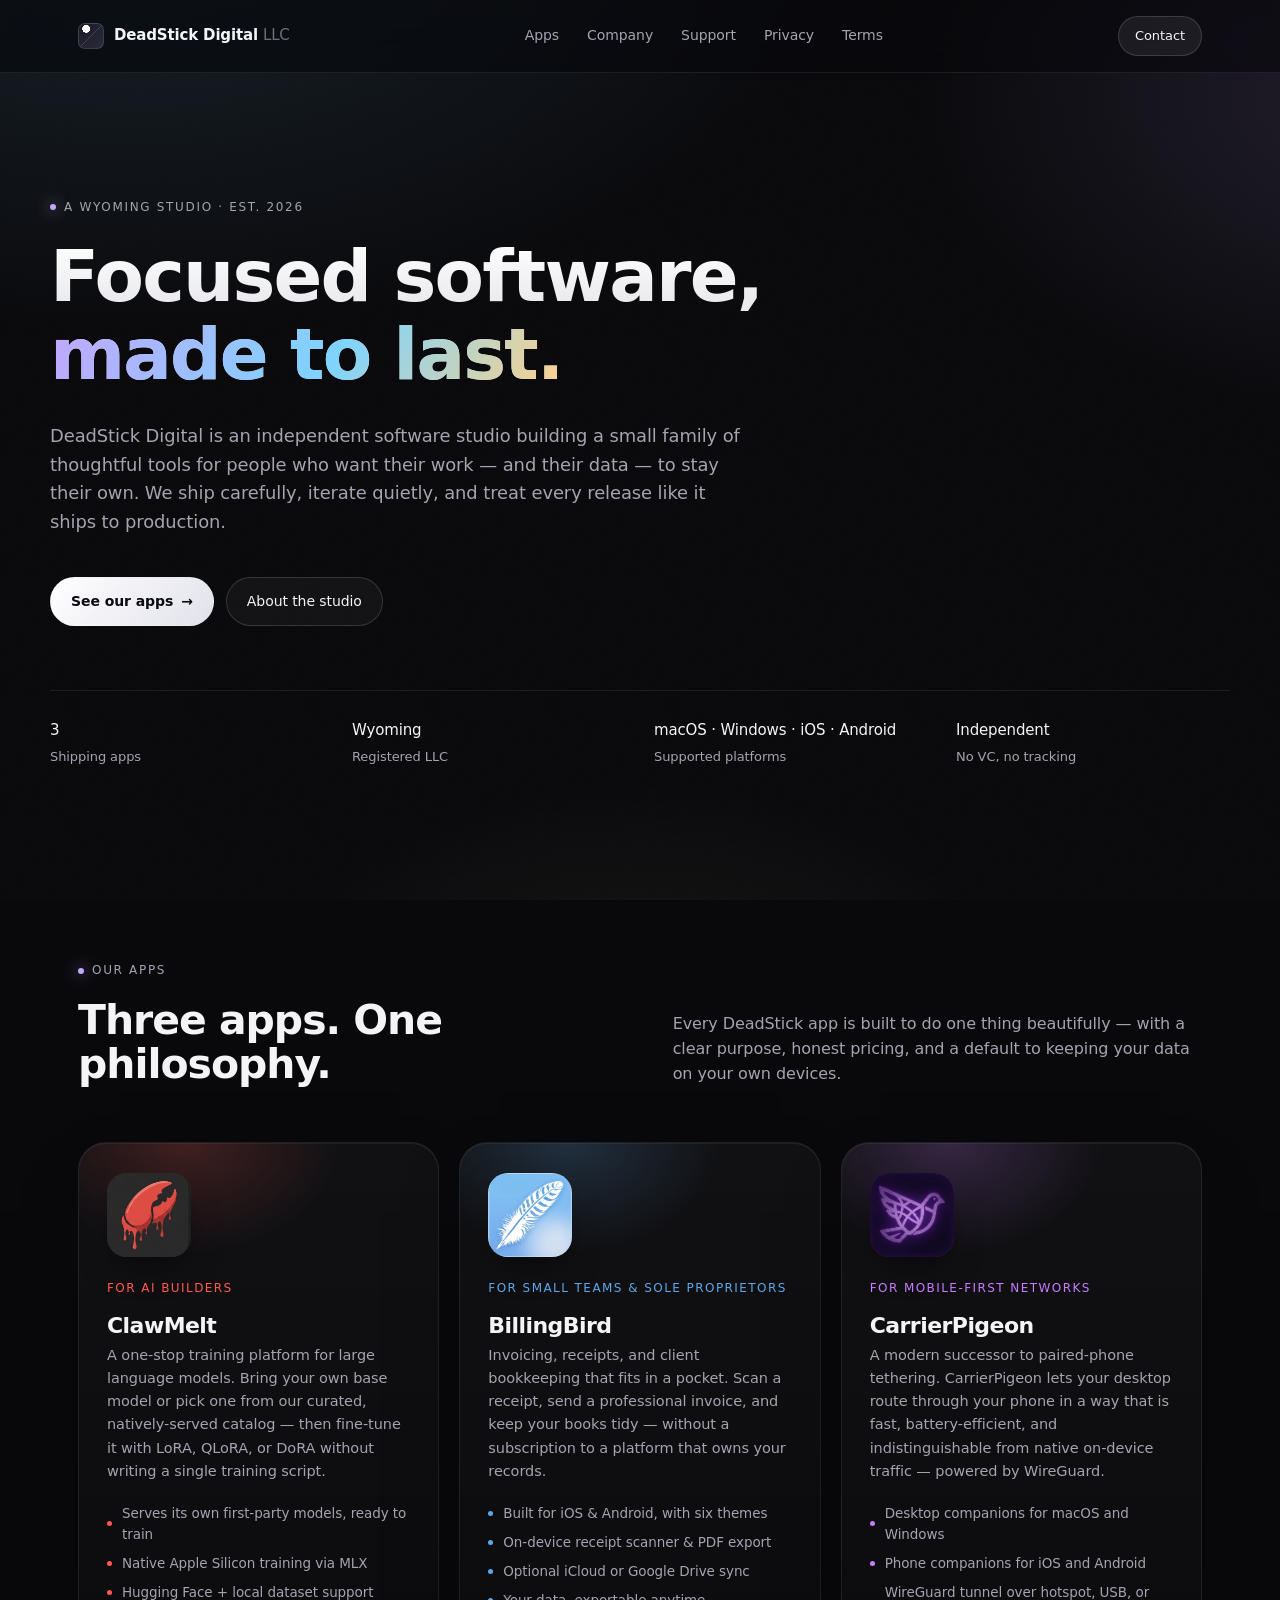
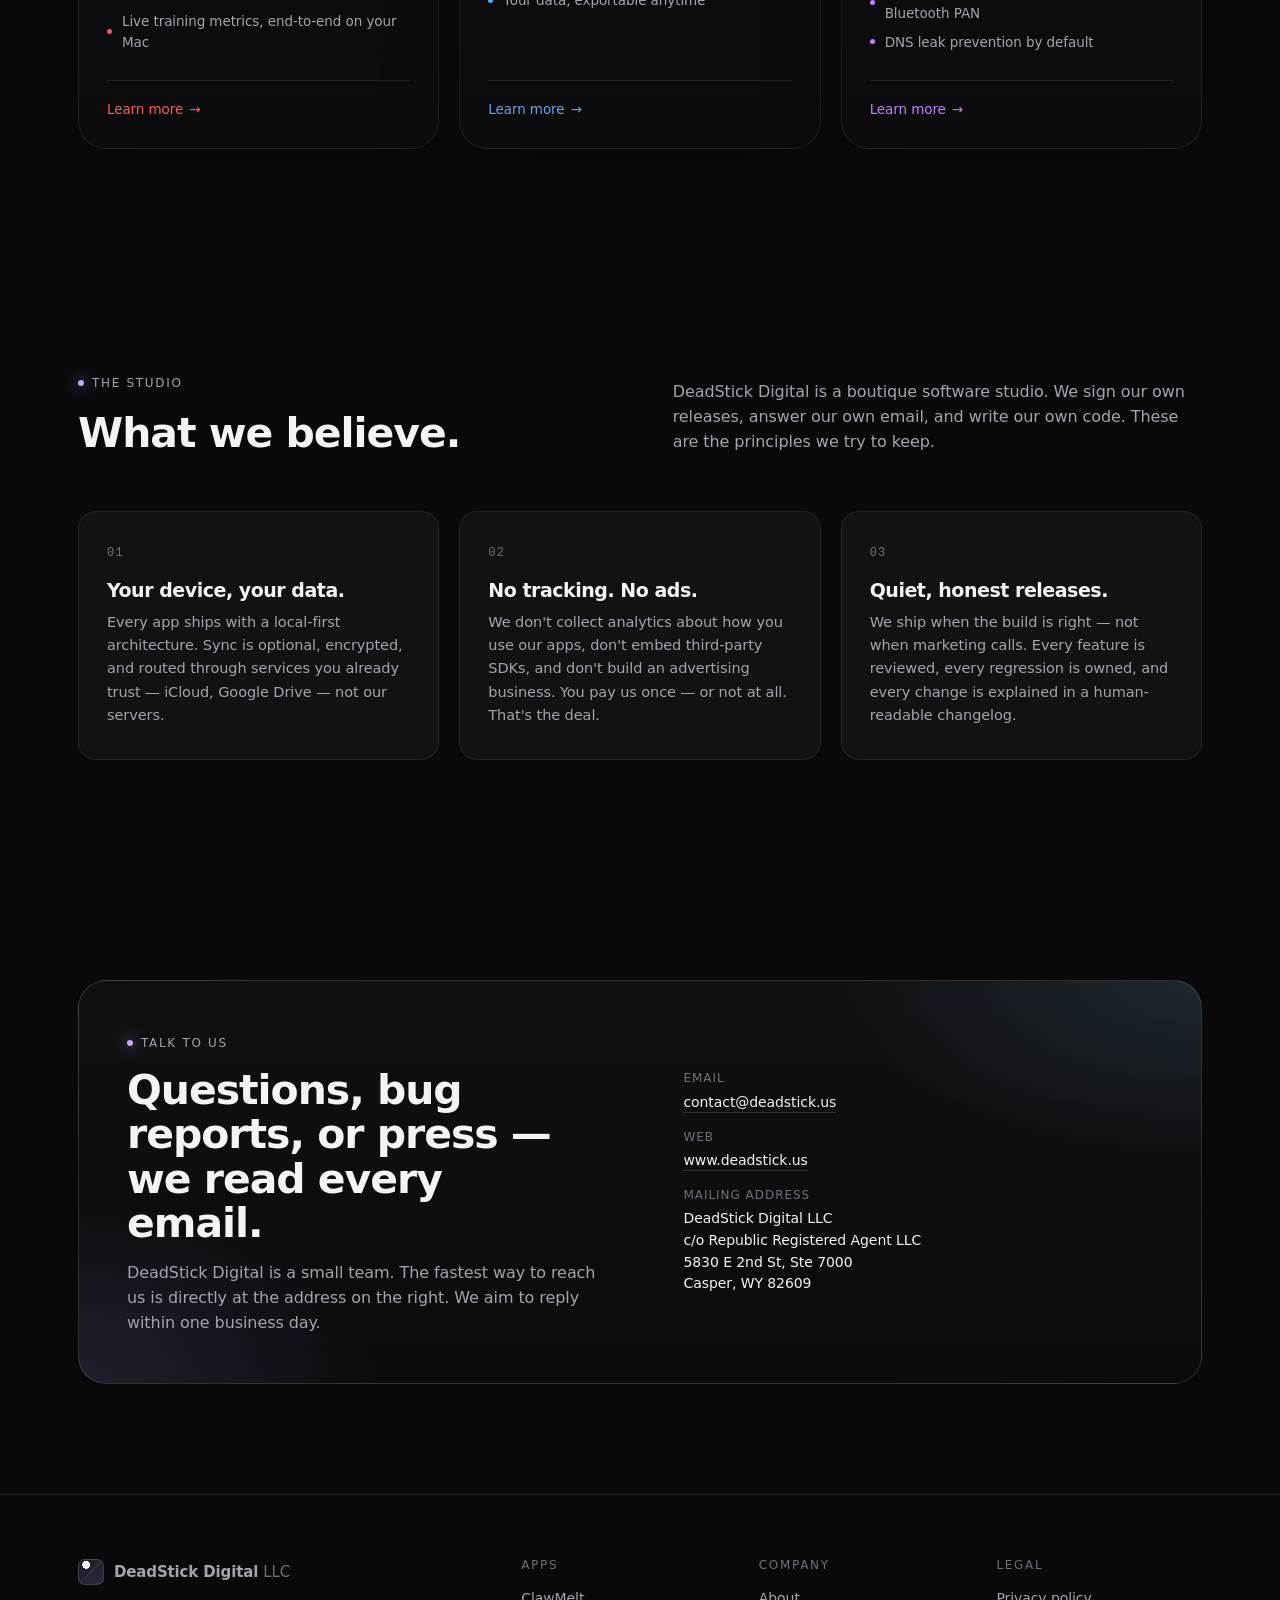
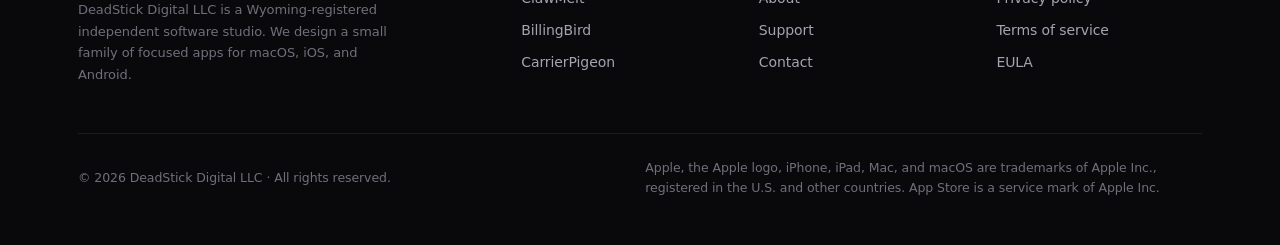
==== index.html @ 0a482705 "Add full site: styles, icons, sub-pages, apps, .nojekyll" ====
<!doctype html>
<html lang="en">
<head>
  <meta charset="utf-8">
  <meta name="viewport" content="width=device-width, initial-scale=1, viewport-fit=cover">
  <meta name="theme-color" content="#09090c">
  <meta name="description" content="DeadStick Digital LLC designs focused software tools. Makers of ClawMelt, BillingBird, and CarrierPigeon.">
  <meta property="og:title" content="DeadStick Digital — Focused software, made to last.">
  <meta property="og:description" content="A small independent studio shipping ClawMelt, BillingBird, and CarrierPigeon.">
  <meta property="og:type" content="website">
  <link rel="icon" type="image/png" href="icons/carrierpigeon.png">
  <title>DeadStick Digital — Focused software, made to last.</title>
  <link rel="stylesheet" href="styles.css">
</head>
<body>

<!-- =========================== NAV =========================== -->
<header class="nav">
  <div class="nav-inner">
    <a class="brand" href="index.html">
      <span class="brand-mark" aria-hidden="true"></span>
      <span class="brand-name">DeadStick Digital <span class="brand-suffix">LLC</span></span>
    </a>
    <nav class="nav-links" aria-label="Primary">
      <a href="#apps">Apps</a>
      <a href="#company">Company</a>
      <a href="support.html">Support</a>
      <a href="privacy.html">Privacy</a>
      <a href="terms.html">Terms</a>
    </nav>
    <a class="nav-cta" href="support.html">Contact</a>
  </div>
</header>

<!-- =========================== HERO =========================== -->
<main>
<section class="hero wrap" id="top">
  <div class="hero-kicker eyebrow">A Wyoming studio · Est. 2026</div>
  <h1>Focused software, <em>made to last.</em></h1>
  <p class="hero-sub">
    DeadStick Digital is an independent software studio building a small family of
    thoughtful tools for people who want their work — and their data — to stay their own.
    We ship carefully, iterate quietly, and treat every release like it ships to production.
  </p>

  <div class="hero-actions">
    <a class="btn btn-primary" href="#apps">See our apps <span class="btn-arrow">→</span></a>
    <a class="btn" href="#company">About the studio</a>
  </div>

  <div class="hero-meta" aria-label="Studio facts">
    <div><strong>3</strong>Shipping apps</div>
    <div><strong>Wyoming</strong>Registered LLC</div>
    <div><strong>macOS · Windows · iOS · Android</strong>Supported platforms</div>
    <div><strong>Independent</strong>No VC, no tracking</div>
  </div>
</section>

<!-- =========================== APPS =========================== -->
<section id="apps">
  <div class="wrap">
    <div class="section-head">
      <div>
        <div class="eyebrow" style="margin-bottom:18px">Our Apps</div>
        <h2>Three apps. One philosophy.</h2>
      </div>
      <p>Every DeadStick app is built to do one thing beautifully — with a clear purpose, honest
         pricing, and a default to keeping your data on your own devices.</p>
    </div>

    <div class="apps-grid">

      <!-- ==== ClawMelt ==== -->
      <article class="app-card is-clawmelt">
        <div class="app-icon">
          <img src="icons/clawmelt.png" alt="ClawMelt app icon">
        </div>
        <div class="app-tag">For AI builders</div>
        <h3>ClawMelt</h3>
        <p class="app-desc">
          A one-stop training platform for large language models. Bring your own base model or
          pick one from our curated, natively-served catalog — then fine-tune it with LoRA, QLoRA,
          or DoRA without writing a single training script.
        </p>
        <ul class="app-features">
          <li>Serves its own first-party models, ready to train</li>
          <li>Native Apple Silicon training via MLX</li>
          <li>Hugging Face + local dataset support</li>
          <li>Live training metrics, end-to-end on your Mac</li>
        </ul>
        <a class="app-link" href="apps/clawmelt.html">Learn more <span aria-hidden="true">→</span></a>
      </article>

      <!-- ==== BillingBird ==== -->
      <article class="app-card is-billingbird">
        <div class="app-icon">
          <img src="icons/billingbird.png" alt="BillingBird app icon">
        </div>
        <div class="app-tag">For small teams &amp; sole proprietors</div>
        <h3>BillingBird</h3>
        <p class="app-desc">
          Invoicing, receipts, and client bookkeeping that fits in a pocket. Scan a receipt,
          send a professional invoice, and keep your books tidy — without a subscription to a
          platform that owns your records.
        </p>
        <ul class="app-features">
          <li>Built for iOS &amp; Android, with six themes</li>
          <li>On-device receipt scanner &amp; PDF export</li>
          <li>Optional iCloud or Google Drive sync</li>
          <li>Your data, exportable anytime</li>
        </ul>
        <a class="app-link" href="apps/billingbird.html">Learn more <span aria-hidden="true">→</span></a>
      </article>

      <!-- ==== CarrierPigeon ==== -->
      <article class="app-card is-carrierpigeon">
        <div class="app-icon">
          <img src="icons/carrierpigeon.png" alt="CarrierPigeon app icon">
        </div>
        <div class="app-tag">For mobile-first networks</div>
        <h3>CarrierPigeon</h3>
        <p class="app-desc">
          A modern successor to paired-phone tethering. CarrierPigeon lets your desktop route
          through your phone in a way that is fast, battery-efficient, and indistinguishable from
          native on-device traffic — powered by WireGuard.
        </p>
        <ul class="app-features">
          <li>Desktop companions for macOS and Windows</li>
          <li>Phone companions for iOS and Android</li>
          <li>WireGuard tunnel over hotspot, USB, or Bluetooth PAN</li>
          <li>DNS leak prevention by default</li>
        </ul>
        <a class="app-link" href="apps/carrierpigeon.html">Learn more <span aria-hidden="true">→</span></a>
      </article>

    </div>
  </div>
</section>

<!-- =========================== COMPANY =========================== -->
<section id="company">
  <div class="wrap">
    <div class="section-head">
      <div>
        <div class="eyebrow" style="margin-bottom:18px">The Studio</div>
        <h2>What we believe.</h2>
      </div>
      <p>DeadStick Digital is a boutique software studio. We sign our own releases, answer our own
         email, and write our own code. These are the principles we try to keep.</p>
    </div>

    <div class="values-grid">
      <div class="value">
        <div class="value-num">01</div>
        <h3>Your device, your data.</h3>
        <p>Every app ships with a local-first architecture. Sync is optional, encrypted, and
           routed through services you already trust — iCloud, Google Drive — not our servers.</p>
      </div>
      <div class="value">
        <div class="value-num">02</div>
        <h3>No tracking. No ads.</h3>
        <p>We don't collect analytics about how you use our apps, don't embed third-party SDKs,
           and don't build an advertising business. You pay us once — or not at all. That's the deal.</p>
      </div>
      <div class="value">
        <div class="value-num">03</div>
        <h3>Quiet, honest releases.</h3>
        <p>We ship when the build is right — not when marketing calls. Every feature is reviewed,
           every regression is owned, and every change is explained in a human-readable changelog.</p>
      </div>
    </div>
  </div>
</section>

<!-- =========================== CTA =========================== -->
<section id="contact">
  <div class="wrap">
    <div class="cta-panel">
      <div>
        <div class="eyebrow" style="margin-bottom:16px">Talk to us</div>
        <h2>Questions, bug reports, or press — we read every email.</h2>
        <p>DeadStick Digital is a small team. The fastest way to reach us is directly at the
           address on the right. We aim to reply within one business day.</p>
      </div>
      <div class="cta-meta">
        <div>
          <span class="label">Email</span>
          <a href="mailto:contact@deadstick.us">contact@deadstick.us</a>
        </div>
        <div>
          <span class="label">Web</span>
          <a href="https://www.deadstick.us">www.deadstick.us</a>
        </div>
        <div>
          <span class="label">Mailing address</span>
          DeadStick Digital LLC<br>
          c/o Republic Registered Agent LLC<br>5830 E 2nd St, Ste 7000<br>
          Casper, WY 82609
        </div>
      </div>
    </div>
  </div>
</section>
</main>

<!-- =========================== FOOTER =========================== -->
<footer>
  <div class="wrap">
    <div class="footer-grid">
      <div class="footer-brand">
        <div class="brand">
          <span class="brand-mark" aria-hidden="true"></span>
          <span class="brand-name">DeadStick Digital <span class="brand-suffix">LLC</span></span>
        </div>
        <p>DeadStick Digital LLC is a Wyoming-registered independent software studio.
           We design a small family of focused apps for macOS, iOS, and Android.</p>
      </div>

      <div class="footer-col">
        <h4>Apps</h4>
        <ul>
          <li><a href="apps/clawmelt.html">ClawMelt</a></li>
          <li><a href="apps/billingbird.html">BillingBird</a></li>
          <li><a href="apps/carrierpigeon.html">CarrierPigeon</a></li>
        </ul>
      </div>

      <div class="footer-col">
        <h4>Company</h4>
        <ul>
          <li><a href="#company">About</a></li>
          <li><a href="support.html">Support</a></li>
          <li><a href="mailto:contact@deadstick.us">Contact</a></li>
        </ul>
      </div>

      <div class="footer-col">
        <h4>Legal</h4>
        <ul>
          <li><a href="privacy.html">Privacy policy</a></li>
          <li><a href="terms.html">Terms of service</a></li>
          <li><a href="support.html#eula">EULA</a></li>
        </ul>
      </div>
    </div>

    <div class="footer-bottom">
      <div>© 2026 DeadStick Digital LLC · All rights reserved.</div>
      <div class="legal-note">
        Apple, the Apple logo, iPhone, iPad, Mac, and macOS are trademarks of Apple Inc.,
        registered in the U.S. and other countries. App Store is a service mark of Apple Inc.
      </div>
    </div>
  </div>
</footer>

</body>
</html>
---- styles.css ----
/* =========================================================
   DeadStick Digital LLC — Shared Styles
   Design language: modern, crisp, flowing. Dark-first with
   careful whitespace, soft gradient accents, and glassy cards.
   ========================================================= */

:root {
  --bg: #09090c;
  --bg-elev: #101018;
  --bg-elev-2: #15151f;
  --surface: rgba(255, 255, 255, 0.04);
  --surface-strong: rgba(255, 255, 255, 0.07);
  --border: rgba(255, 255, 255, 0.08);
  --border-strong: rgba(255, 255, 255, 0.14);

  --text: #f4f4f7;
  --text-muted: #a4a4b0;
  --text-soft: #6f6f7b;

  --accent: #c4a5ff;
  --accent-2: #7dd4ff;
  --accent-3: #ffd28a;

  /* Per-app accents (keyed to each app's icon palette) */
  --claw: #ff5a4d;           /* dripping red claw */
  --claw-soft: #ff5a4d33;
  --bill: #5ea8e8;           /* sky-blue feather */
  --bill-soft: #5ea8e833;
  --pigeon: #c77dff;         /* neon-violet pigeon */
  --pigeon-soft: #c77dff33;

  --radius-xs: 8px;
  --radius-sm: 12px;
  --radius-md: 18px;
  --radius-lg: 28px;

  --shadow-glow: 0 20px 60px -20px rgba(124, 122, 255, 0.35);
  --shadow-card: 0 1px 0 rgba(255,255,255,0.06) inset,
                  0 30px 80px -40px rgba(0,0,0,0.8);

  --font-sans: -apple-system, BlinkMacSystemFont, "SF Pro Text",
               "Inter", "Segoe UI", system-ui, sans-serif;
  --font-display: "SF Pro Display", -apple-system, BlinkMacSystemFont,
                  "Inter", "Segoe UI", system-ui, sans-serif;
  --font-mono: "SF Mono", "JetBrains Mono", ui-monospace, Menlo, monospace;

  --maxw: 1180px;
  --pad-x: 28px;
}

*, *::before, *::after { box-sizing: border-box; }
html, body { margin: 0; padding: 0; }

html { scroll-behavior: smooth; }

body {
  font-family: var(--font-sans);
  background: var(--bg);
  color: var(--text);
  -webkit-font-smoothing: antialiased;
  -moz-osx-font-smoothing: grayscale;
  line-height: 1.55;
  letter-spacing: -0.005em;
  overflow-x: hidden;
}

/* Background aurora */
body::before {
  content: "";
  position: fixed;
  inset: 0;
  z-index: -1;
  background:
    radial-gradient(1200px 700px at 10% -10%, rgba(125, 212, 255, 0.12), transparent 60%),
    radial-gradient(900px 600px at 110% 10%, rgba(196, 165, 255, 0.13), transparent 55%),
    radial-gradient(700px 500px at 50% 120%, rgba(255, 210, 138, 0.08), transparent 60%),
    var(--bg);
  pointer-events: none;
}

/* Subtle grain */
body::after {
  content: "";
  position: fixed;
  inset: 0;
  z-index: -1;
  opacity: 0.04;
  pointer-events: none;
  background-image: url("data:image/svg+xml;utf8,<svg xmlns='http://www.w3.org/2000/svg' width='120' height='120'><filter id='n'><feTurbulence type='fractalNoise' baseFrequency='0.9' numOctaves='2' stitchTiles='stitch'/><feColorMatrix values='0 0 0 0 1  0 0 0 0 1  0 0 0 0 1  0 0 0 0.5 0'/></filter><rect width='120' height='120' filter='url(%23n)'/></svg>");
}

a { color: inherit; text-decoration: none; }
img { max-width: 100%; display: block; }
button { font: inherit; color: inherit; }

/* --------------------- Typography --------------------- */

h1, h2, h3, h4 {
  font-family: var(--font-display);
  letter-spacing: -0.025em;
  line-height: 1.08;
  margin: 0;
  font-weight: 600;
}

h1 { font-size: clamp(40px, 6vw, 72px); }
h2 { font-size: clamp(28px, 3.2vw, 42px); }
h3 { font-size: clamp(20px, 1.6vw, 24px); }
h4 { font-size: 17px; }

p  { margin: 0; }
.muted { color: var(--text-muted); }
.soft  { color: var(--text-soft); }
.mono  { font-family: var(--font-mono); font-size: 13px; }

.eyebrow {
  display: inline-flex;
  align-items: center;
  gap: 8px;
  font-size: 12px;
  text-transform: uppercase;
  letter-spacing: 0.14em;
  color: var(--text-muted);
  font-weight: 500;
}
.eyebrow::before {
  content: "";
  width: 6px; height: 6px;
  border-radius: 999px;
  background: var(--accent);
  box-shadow: 0 0 16px var(--accent);
}

/* --------------------- Layout --------------------- */

.wrap {
  max-width: var(--maxw);
  margin: 0 auto;
  padding: 0 var(--pad-x);
}

section {
  padding: 110px 0;
  position: relative;
}

@media (max-width: 720px) {
  section { padding: 72px 0; }
}

.divider {
  height: 1px;
  background: linear-gradient(90deg, transparent, var(--border-strong), transparent);
  border: 0;
}

/* --------------------- Navigation --------------------- */

.nav {
  position: sticky;
  top: 0;
  z-index: 50;
  backdrop-filter: saturate(160%) blur(18px);
  -webkit-backdrop-filter: saturate(160%) blur(18px);
  background: rgba(9, 9, 12, 0.65);
  border-bottom: 1px solid var(--border);
}

.nav-inner {
  max-width: var(--maxw);
  margin: 0 auto;
  padding: 16px var(--pad-x);
  display: flex;
  align-items: center;
  justify-content: space-between;
  gap: 24px;
}

.brand {
  display: flex;
  align-items: center;
  gap: 10px;
  font-weight: 600;
  letter-spacing: -0.01em;
}
.brand-mark {
  width: 26px; height: 26px;
  border-radius: 7px;
  background:
    radial-gradient(circle at 30% 20%, #fff 0 15%, transparent 16%),
    linear-gradient(135deg, #1a1a26, #2a2a3a);
  border: 1px solid var(--border-strong);
  position: relative;
  overflow: hidden;
}
.brand-mark::after {
  content: "";
  position: absolute;
  inset: 0;
  background: linear-gradient(135deg, transparent 48%, rgba(255,255,255,0.15) 50%, transparent 52%);
}
.brand-name { font-size: 15px; }
.brand-suffix { color: var(--text-soft); font-weight: 400; }

.nav-links {
  display: flex; gap: 28px;
  font-size: 14px;
  color: var(--text-muted);
}
.nav-links a { transition: color 0.2s ease; }
.nav-links a:hover { color: var(--text); }

.nav-cta {
  padding: 9px 16px;
  border-radius: 999px;
  background: var(--surface-strong);
  border: 1px solid var(--border-strong);
  font-size: 13px;
  color: var(--text);
  transition: background 0.2s ease, transform 0.2s ease;
}
.nav-cta:hover { background: rgba(255,255,255,0.11); transform: translateY(-1px); }

@media (max-width: 720px) {
  .nav-links { display: none; }
}

/* --------------------- Hero --------------------- */

.hero {
  padding: 120px 0 80px;
  text-align: left;
  position: relative;
}
.hero-kicker {
  margin-bottom: 22px;
}
.hero h1 {
  background: linear-gradient(180deg, #ffffff 0%, #c4c4d0 120%);
  -webkit-background-clip: text;
  background-clip: text;
  color: transparent;
  max-width: 18ch;
}
.hero h1 em {
  font-style: normal;
  background: linear-gradient(120deg, #c4a5ff, #7dd4ff 55%, #ffd28a);
  -webkit-background-clip: text;
  background-clip: text;
  color: transparent;
}
.hero-sub {
  margin-top: 28px;
  max-width: 62ch;
  font-size: clamp(17px, 1.4vw, 20px);
  color: var(--text-muted);
  line-height: 1.6;
}
.hero-actions {
  margin-top: 40px;
  display: flex;
  flex-wrap: wrap;
  gap: 12px;
}

.btn {
  display: inline-flex;
  align-items: center;
  gap: 8px;
  padding: 13px 20px;
  border-radius: 999px;
  font-size: 14px;
  font-weight: 500;
  border: 1px solid var(--border-strong);
  background: var(--surface);
  color: var(--text);
  transition: all 0.25s ease;
  cursor: pointer;
}
.btn:hover {
  background: var(--surface-strong);
  transform: translateY(-1px);
}
.btn-primary {
  background: linear-gradient(135deg, #ffffff, #e1e1eb);
  color: #0a0a12;
  border-color: transparent;
  font-weight: 600;
}
.btn-primary:hover {
  background: #ffffff;
  box-shadow: 0 12px 40px -10px rgba(255,255,255,0.35);
}
.btn-arrow {
  display: inline-block;
  transition: transform 0.25s ease;
}
.btn:hover .btn-arrow { transform: translateX(3px); }

/* Hero stat strip */
.hero-meta {
  margin-top: 64px;
  padding-top: 28px;
  border-top: 1px solid var(--border);
  display: grid;
  grid-template-columns: repeat(4, 1fr);
  gap: 28px;
  color: var(--text-muted);
  font-size: 13px;
}
.hero-meta strong {
  display: block;
  color: var(--text);
  font-size: 15px;
  font-weight: 500;
  margin-bottom: 4px;
  letter-spacing: -0.01em;
}
@media (max-width: 720px) {
  .hero-meta { grid-template-columns: repeat(2, 1fr); gap: 20px; }
}

/* --------------------- Section headers --------------------- */

.section-head {
  display: flex;
  justify-content: space-between;
  align-items: flex-end;
  gap: 32px;
  margin-bottom: 56px;
}
.section-head h2 {
  max-width: 20ch;
}
.section-head p {
  max-width: 52ch;
  color: var(--text-muted);
  font-size: 16px;
}
@media (max-width: 720px) {
  .section-head { flex-direction: column; align-items: flex-start; margin-bottom: 40px; }
}

/* --------------------- App Cards --------------------- */

.apps-grid {
  display: grid;
  grid-template-columns: repeat(3, 1fr);
  gap: 20px;
}
@media (max-width: 960px) { .apps-grid { grid-template-columns: 1fr; } }

.app-card {
  --card-accent: var(--accent);
  --card-accent-soft: rgba(196, 165, 255, 0.2);
  position: relative;
  display: flex;
  flex-direction: column;
  padding: 30px 28px 28px;
  border-radius: var(--radius-lg);
  border: 1px solid var(--border);
  background:
    linear-gradient(180deg, rgba(255,255,255,0.035), rgba(255,255,255,0.012));
  box-shadow: var(--shadow-card);
  overflow: hidden;
  transition: transform 0.35s ease, border-color 0.35s ease;
  min-height: 480px;
}
.app-card:hover {
  transform: translateY(-4px);
  border-color: var(--border-strong);
}
.app-card::before {
  content: "";
  position: absolute;
  inset: -2px;
  border-radius: inherit;
  background: radial-gradient(220px 160px at 30% 0%, var(--card-accent-soft), transparent 70%);
  pointer-events: none;
  z-index: 0;
}
.app-card > * { position: relative; z-index: 1; }

.app-card.is-clawmelt    { --card-accent: var(--claw);   --card-accent-soft: var(--claw-soft); }
.app-card.is-billingbird { --card-accent: var(--bill);   --card-accent-soft: var(--bill-soft); }
.app-card.is-carrierpigeon { --card-accent: var(--pigeon); --card-accent-soft: var(--pigeon-soft); }

.app-icon {
  width: 84px;
  height: 84px;
  border-radius: 20px;
  overflow: hidden;
  box-shadow: 0 12px 34px -10px rgba(0,0,0,0.6),
              0 0 0 1px var(--border-strong) inset;
  margin-bottom: 22px;
}
.app-icon img, .app-icon svg { width: 100%; height: 100%; display: block; }

.app-card h3 {
  margin-bottom: 6px;
  font-size: 22px;
}
.app-card .app-tag {
  color: var(--card-accent);
  font-size: 12px;
  text-transform: uppercase;
  letter-spacing: 0.12em;
  font-weight: 500;
  margin-bottom: 16px;
}
.app-card .app-desc {
  color: var(--text-muted);
  font-size: 14.5px;
  line-height: 1.6;
  margin-bottom: 20px;
}
.app-card .app-features {
  list-style: none;
  padding: 0;
  margin: 0 0 28px;
  display: flex;
  flex-direction: column;
  gap: 8px;
  font-size: 13.5px;
  color: var(--text-muted);
}
.app-card .app-features li {
  display: flex;
  align-items: center;
  gap: 10px;
}
.app-card .app-features li::before {
  content: "";
  width: 5px; height: 5px;
  border-radius: 999px;
  background: var(--card-accent);
  flex-shrink: 0;
}
.app-card .app-link {
  margin-top: auto;
  display: inline-flex;
  align-items: center;
  gap: 6px;
  padding-top: 18px;
  border-top: 1px solid var(--border);
  color: var(--card-accent);
  font-size: 13.5px;
  font-weight: 500;
  transition: gap 0.25s ease;
}
.app-card .app-link:hover { gap: 10px; }

/* --------------------- Values / About --------------------- */

.values-grid {
  display: grid;
  grid-template-columns: repeat(3, 1fr);
  gap: 20px;
}
@media (max-width: 960px) { .values-grid { grid-template-columns: 1fr; } }

.value {
  padding: 32px 28px;
  border-radius: var(--radius-md);
  border: 1px solid var(--border);
  background: var(--surface);
}
.value .value-num {
  font-family: var(--font-mono);
  color: var(--text-soft);
  font-size: 12px;
  letter-spacing: 0.1em;
  margin-bottom: 18px;
}
.value h3 { margin-bottom: 10px; font-size: 19px; }
.value p { color: var(--text-muted); font-size: 14.5px; line-height: 1.6; }

/* --------------------- CTA / Contact panel --------------------- */

.cta-panel {
  border-radius: var(--radius-lg);
  padding: 48px;
  border: 1px solid var(--border-strong);
  background:
    radial-gradient(600px 300px at 100% 0%, rgba(125,212,255,0.12), transparent 60%),
    radial-gradient(500px 300px at 0% 100%, rgba(196,165,255,0.12), transparent 60%),
    linear-gradient(180deg, rgba(255,255,255,0.03), rgba(255,255,255,0.01));
  display: grid;
  grid-template-columns: 1.1fr 1fr;
  gap: 40px;
  align-items: center;
}
.cta-panel h2 { max-width: 16ch; }
.cta-panel p  { color: var(--text-muted); margin-top: 16px; max-width: 48ch; }
.cta-meta     { display: flex; flex-direction: column; gap: 14px; font-size: 14px; }
.cta-meta a   { color: var(--text); border-bottom: 1px solid var(--border-strong); padding-bottom: 2px; }
.cta-meta a:hover { border-color: var(--accent); color: var(--accent); }
.cta-meta .label { display: block; color: var(--text-soft); font-size: 12px; letter-spacing: 0.08em; text-transform: uppercase; margin-bottom: 4px; }

@media (max-width: 900px) {
  .cta-panel { grid-template-columns: 1fr; padding: 32px; }
}

/* --------------------- Footer --------------------- */

footer {
  border-top: 1px solid var(--border);
  padding: 64px 0 48px;
  color: var(--text-muted);
  font-size: 14px;
}
.footer-grid {
  display: grid;
  grid-template-columns: 2fr 1fr 1fr 1fr;
  gap: 32px;
  margin-bottom: 48px;
}
.footer-brand { max-width: 36ch; }
.footer-brand p { margin-top: 14px; color: var(--text-soft); font-size: 13px; line-height: 1.65; }
.footer-col h4 {
  font-size: 12px;
  color: var(--text-soft);
  text-transform: uppercase;
  letter-spacing: 0.14em;
  margin-bottom: 16px;
  font-weight: 500;
}
.footer-col ul {
  list-style: none;
  padding: 0;
  margin: 0;
  display: flex;
  flex-direction: column;
  gap: 10px;
}
.footer-col a { color: var(--text-muted); transition: color 0.2s ease; }
.footer-col a:hover { color: var(--text); }

.footer-bottom {
  display: flex;
  justify-content: space-between;
  align-items: center;
  gap: 16px;
  padding-top: 24px;
  border-top: 1px solid var(--border);
  flex-wrap: wrap;
  color: var(--text-soft);
  font-size: 12.5px;
}
.legal-note { max-width: 70ch; }

@media (max-width: 720px) {
  .footer-grid { grid-template-columns: 1fr 1fr; }
  .footer-brand { grid-column: 1 / -1; }
}

/* --------------------- Document pages (privacy / terms / support) ----- */

.doc {
  padding: 80px 0 120px;
}
.doc-head {
  margin-bottom: 56px;
  max-width: 64ch;
}
.doc-head .eyebrow { margin-bottom: 20px; }
.doc-head h1 { font-size: clamp(34px, 4vw, 48px); }
.doc-head p  { margin-top: 20px; color: var(--text-muted); font-size: 16px; }

.doc-body {
  max-width: 72ch;
  color: var(--text);
  font-size: 15.5px;
  line-height: 1.75;
}
.doc-body h2 {
  font-size: 22px;
  margin: 56px 0 14px;
}
.doc-body h3 {
  font-size: 17px;
  margin: 32px 0 8px;
}
.doc-body p, .doc-body li { color: var(--text-muted); }
.doc-body strong { color: var(--text); font-weight: 500; }
.doc-body ul, .doc-body ol {
  padding-left: 22px;
}
.doc-body li { margin-bottom: 6px; }
.doc-body a { color: var(--text); border-bottom: 1px solid var(--border-strong); }
.doc-body a:hover { border-color: var(--accent); color: var(--accent); }
.doc-body hr {
  border: 0;
  border-top: 1px solid var(--border);
  margin: 48px 0;
}
.doc-body .callout {
  padding: 18px 22px;
  border-left: 2px solid var(--accent);
  background: var(--surface);
  border-radius: 0 var(--radius-sm) var(--radius-sm) 0;
  color: var(--text);
  font-size: 14.5px;
  margin: 20px 0 28px;
}

.toc {
  margin-bottom: 40px;
  padding: 22px 26px;
  border: 1px solid var(--border);
  border-radius: var(--radius-md);
  background: var(--surface);
}
.toc h4 {
  font-size: 12px;
  color: var(--text-soft);
  text-transform: uppercase;
  letter-spacing: 0.12em;
  margin-bottom: 14px;
  font-weight: 500;
}
.toc ol {
  list-style: none;
  padding: 0;
  margin: 0;
  column-count: 2;
  column-gap: 24px;
  font-size: 14px;
}
.toc li { padding: 4px 0; }
.toc a { color: var(--text-muted); }
.toc a:hover { color: var(--text); }
@media (max-width: 600px) { .toc ol { column-count: 1; } }

/* --------------------- App detail page --------------------- */

.app-hero {
  padding: 80px 0 64px;
  display: grid;
  grid-template-columns: 140px 1fr;
  gap: 36px;
  align-items: center;
}
.app-hero .app-icon {
  width: 140px;
  height: 140px;
  border-radius: 32px;
  margin: 0;
}
.app-hero h1 { font-size: clamp(40px, 5vw, 56px); }
.app-hero .eyebrow { margin-bottom: 14px; }
.app-hero p { color: var(--text-muted); margin-top: 16px; max-width: 58ch; font-size: 17px; }

@media (max-width: 720px) {
  .app-hero { grid-template-columns: 1fr; gap: 20px; }
  .app-hero .app-icon { width: 104px; height: 104px; }
}

.detail-grid {
  display: grid;
  grid-template-columns: 1.4fr 1fr;
  gap: 48px;
  align-items: start;
}
@media (max-width: 900px) { .detail-grid { grid-template-columns: 1fr; } }

.detail-body h2 { font-size: 24px; margin-bottom: 14px; }
.detail-body p  { color: var(--text-muted); font-size: 15.5px; line-height: 1.7; margin-bottom: 14px; }
.detail-body h3 { font-size: 17px; margin: 28px 0 8px; }
.detail-body ul { color: var(--text-muted); font-size: 14.5px; line-height: 1.7; padding-left: 22px; }

.side-card {
  padding: 28px;
  border-radius: var(--radius-md);
  border: 1px solid var(--border);
  background: var(--surface);
  position: sticky;
  top: 96px;
}
.side-card h4 {
  font-size: 12px;
  color: var(--text-soft);
  text-transform: uppercase;
  letter-spacing: 0.12em;
  margin-bottom: 16px;
  font-weight: 500;
}
.side-card dl { margin: 0; display: grid; grid-template-columns: auto 1fr; gap: 10px 16px; font-size: 13.5px; }
.side-card dt { color: var(--text-soft); }
.side-card dd { color: var(--text); margin: 0; }
.side-card .btn { margin-top: 20px; width: 100%; justify-content: center; }
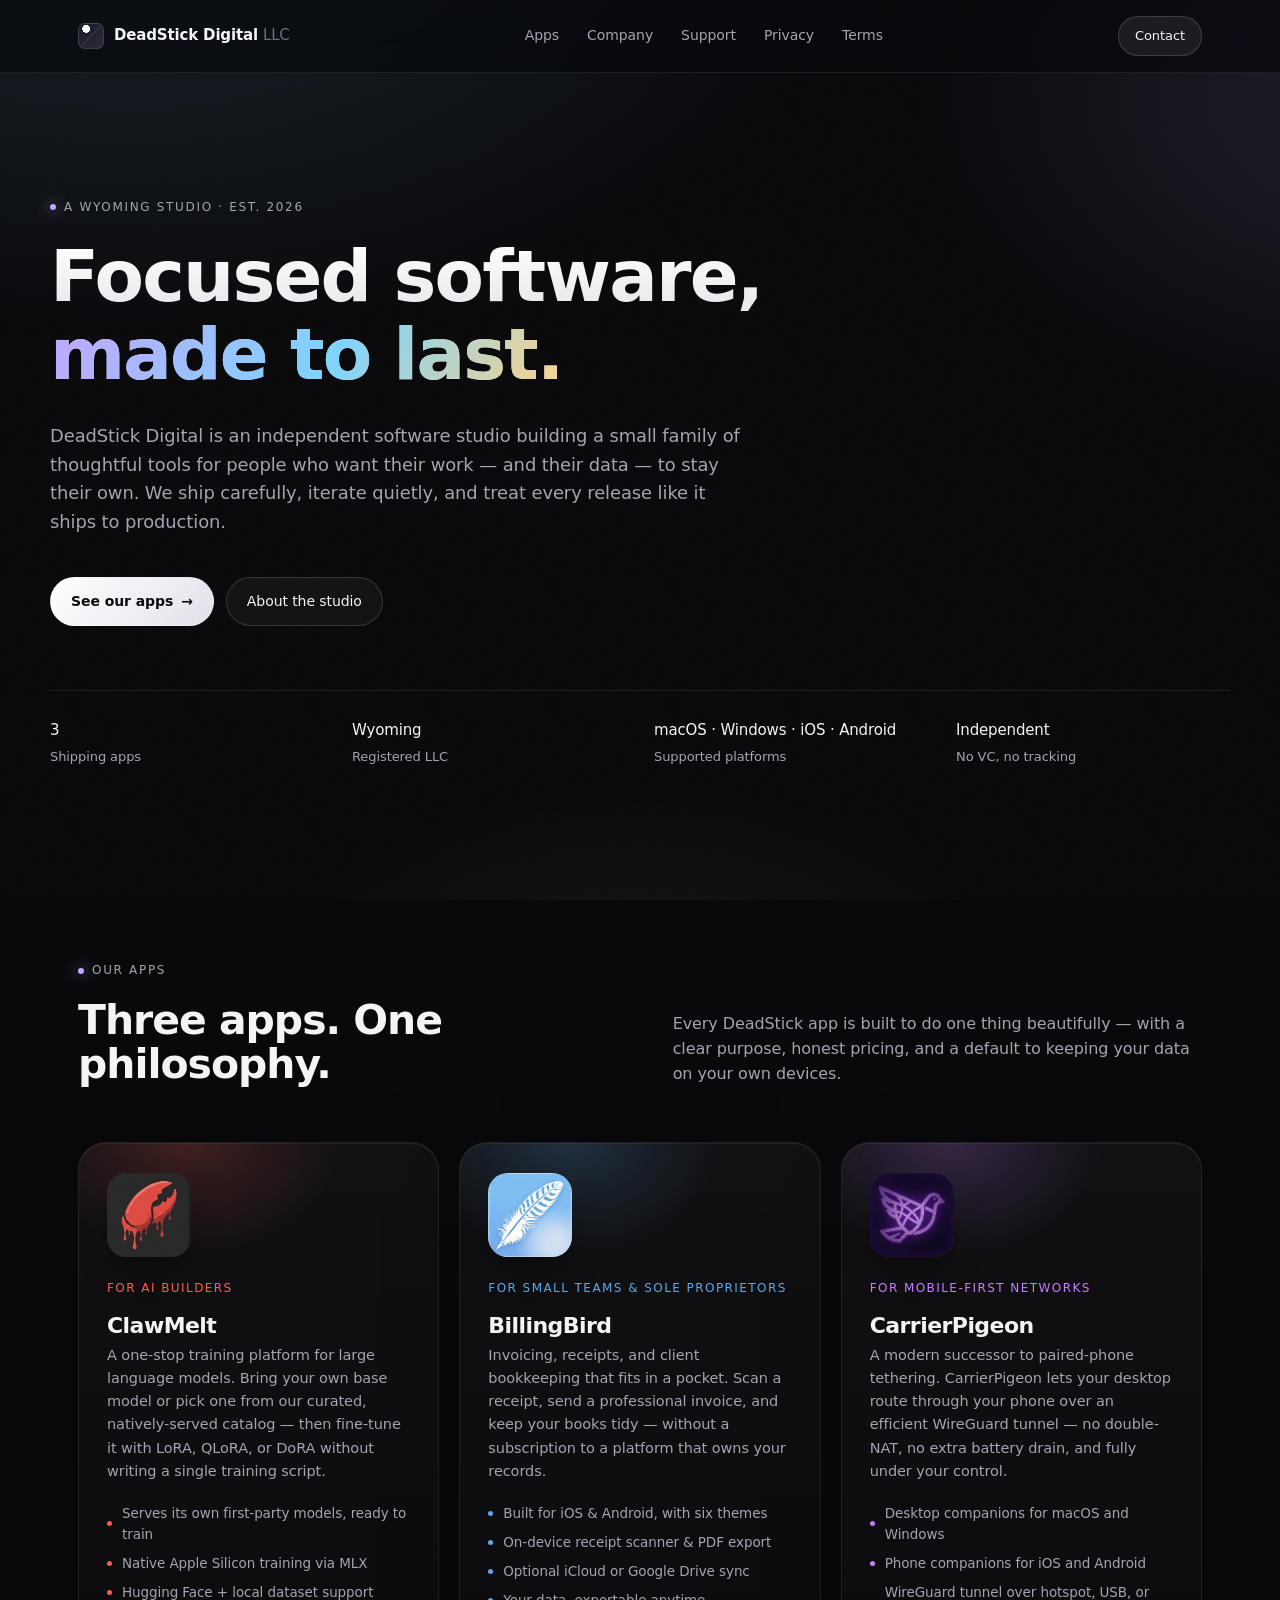
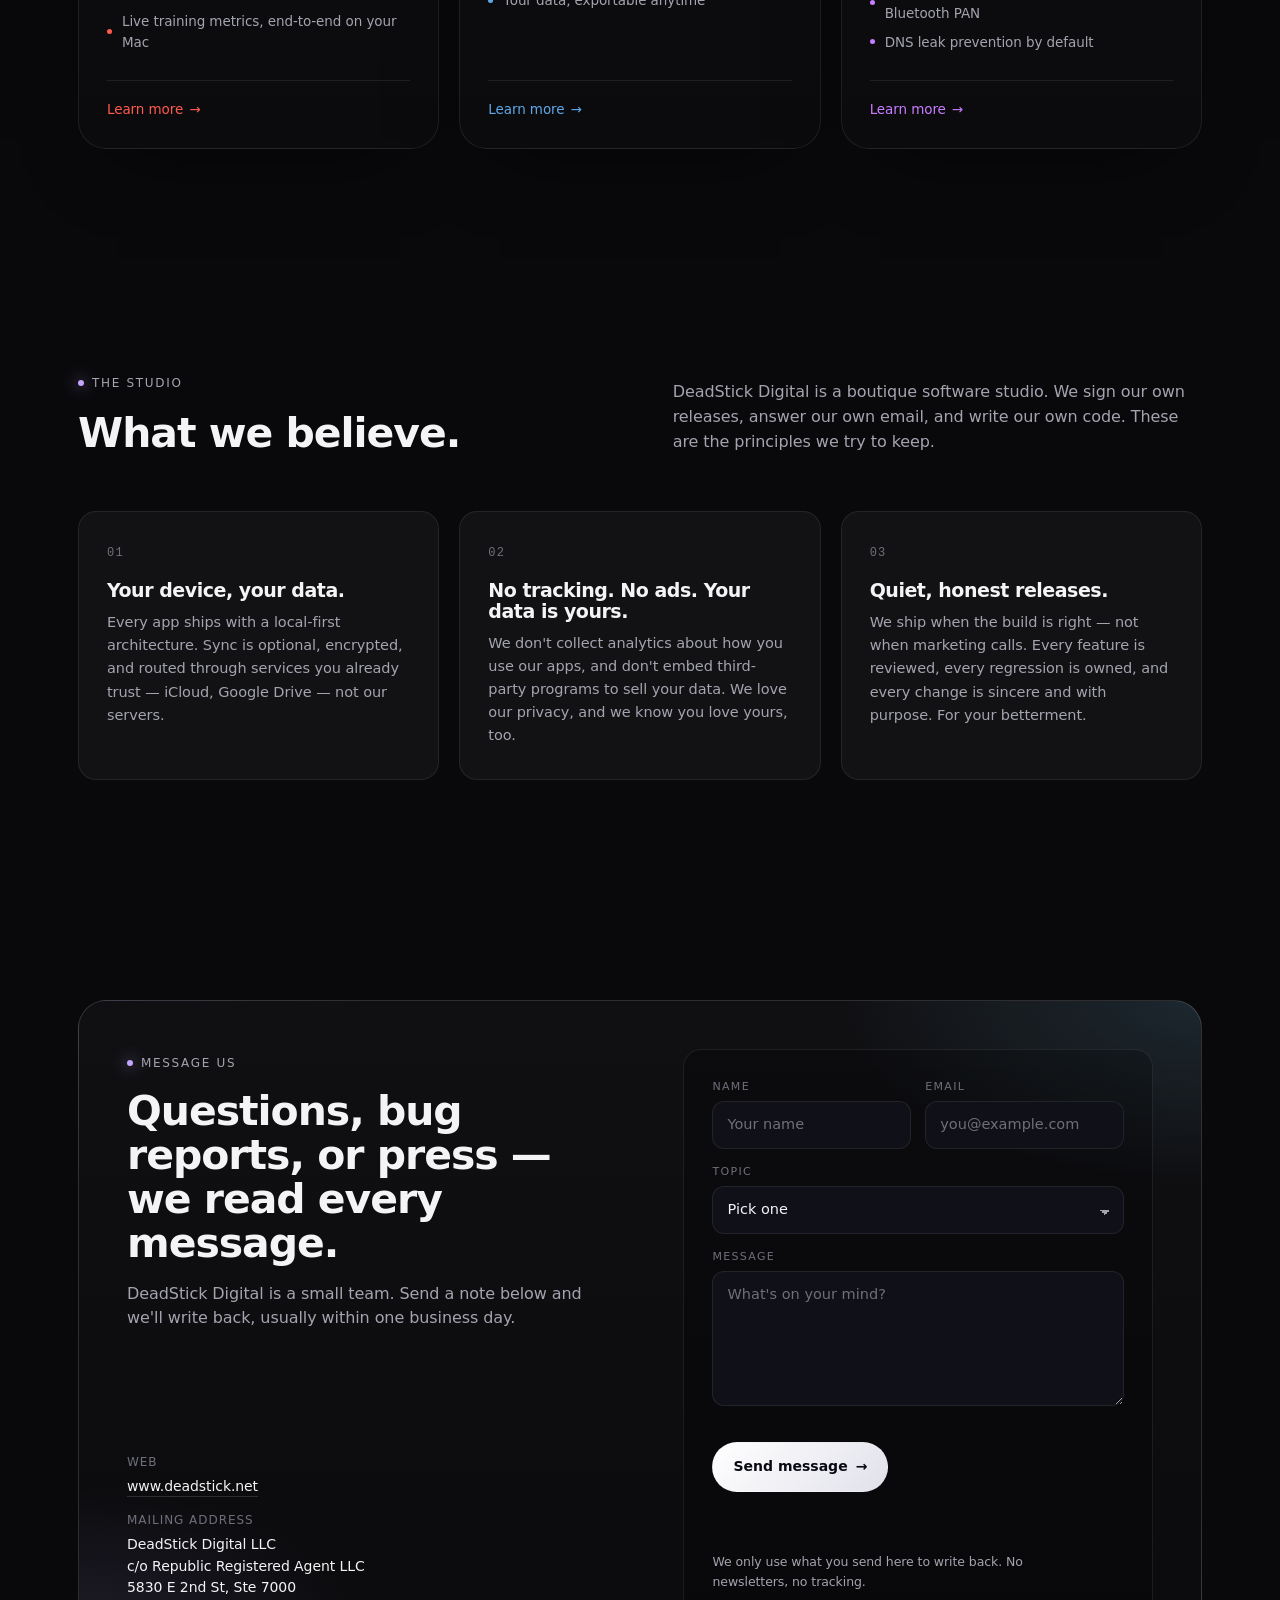
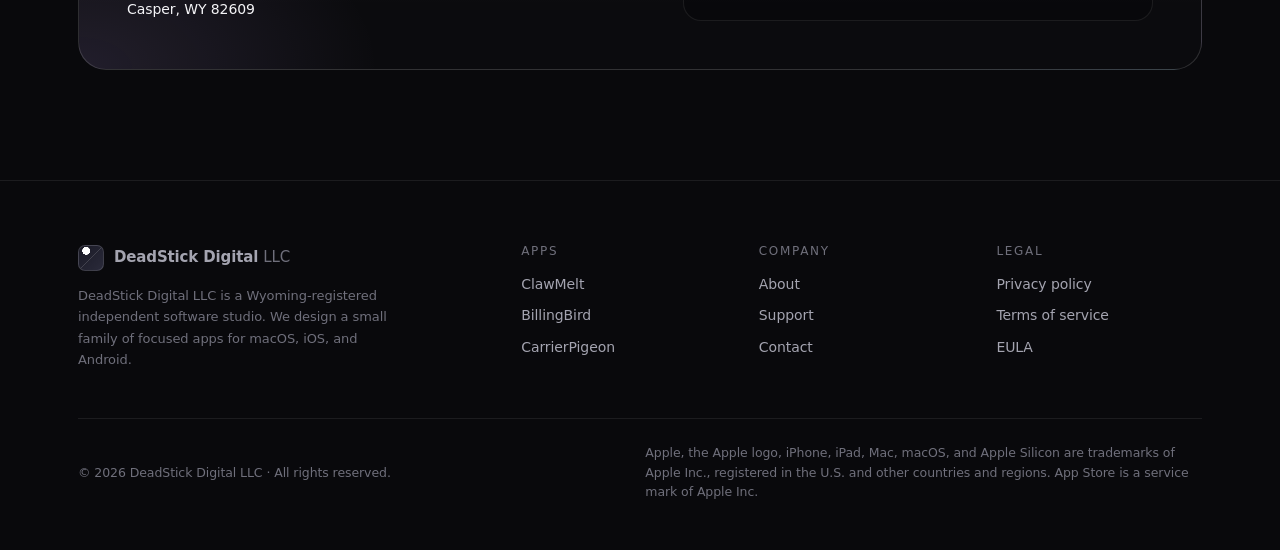
==== commit ad5d43b6: "Apple review: trademark attribution on all pages, 5.4 VPN commitment, soften CarrierPigeon copy" ====
--- a/index.html
+++ b/index.html
@@ -28,7 +28,7 @@
       <a href="privacy.html">Privacy</a>
       <a href="terms.html">Terms</a>
     </nav>
-    <a class="nav-cta" href="support.html">Contact</a>
+    <a class="nav-cta" href="#contact">Contact</a>
   </div>
 </header>
 
@@ -121,8 +121,8 @@
         <h3>CarrierPigeon</h3>
         <p class="app-desc">
           A modern successor to paired-phone tethering. CarrierPigeon lets your desktop route
-          through your phone in a way that is fast, battery-efficient, and indistinguishable from
-          native on-device traffic — powered by WireGuard.
+          through your phone over an efficient WireGuard tunnel — no double-NAT, no extra
+          battery drain, and fully under your control.
         </p>
         <ul class="app-features">
           <li>Desktop companions for macOS and Windows</li>
@@ -158,46 +158,95 @@
       </div>
       <div class="value">
         <div class="value-num">02</div>
-        <h3>No tracking. No ads.</h3>
-        <p>We don't collect analytics about how you use our apps, don't embed third-party SDKs,
-           and don't build an advertising business. You pay us once — or not at all. That's the deal.</p>
+        <h3>No tracking. No ads. Your data is yours.</h3>
+        <p>We don't collect analytics about how you use our apps, and don't embed third-party
+           programs to sell your data. We love our privacy, and we know you love yours, too.</p>
       </div>
       <div class="value">
         <div class="value-num">03</div>
         <h3>Quiet, honest releases.</h3>
         <p>We ship when the build is right — not when marketing calls. Every feature is reviewed,
-           every regression is owned, and every change is explained in a human-readable changelog.</p>
+           every regression is owned, and every change is sincere and with purpose. For your betterment.</p>
       </div>
     </div>
   </div>
 </section>
 
-<!-- =========================== CTA =========================== -->
+<!-- =========================== CONTACT =========================== -->
 <section id="contact">
   <div class="wrap">
-    <div class="cta-panel">
-      <div>
-        <div class="eyebrow" style="margin-bottom:16px">Talk to us</div>
-        <h2>Questions, bug reports, or press — we read every email.</h2>
-        <p>DeadStick Digital is a small team. The fastest way to reach us is directly at the
-           address on the right. We aim to reply within one business day.</p>
-      </div>
-      <div class="cta-meta">
+    <div class="cta-panel cta-panel-form">
+      <div class="cta-intro">
         <div>
-          <span class="label">Email</span>
-          <a href="mailto:contact@deadstick.us">contact@deadstick.us</a>
-        </div>
-        <div>
-          <span class="label">Web</span>
-          <a href="https://www.deadstick.us">www.deadstick.us</a>
-        </div>
-        <div>
-          <span class="label">Mailing address</span>
-          DeadStick Digital LLC<br>
-          c/o Republic Registered Agent LLC<br>5830 E 2nd St, Ste 7000<br>
-          Casper, WY 82609
-        </div>
-      </div>
+          <div class="eyebrow" style="margin-bottom:16px">Message us</div>
+          <h2>Questions, bug reports, or press — we read every message.</h2>
+          <p>DeadStick Digital is a small team. Send a note below and we'll write back,
+             usually within one business day.</p>
+        </div>
+        <div class="cta-meta">
+          <div>
+            <span class="label">Web</span>
+            <a href="https://www.deadstick.net">www.deadstick.net</a>
+          </div>
+          <div>
+            <span class="label">Mailing address</span>
+            DeadStick Digital LLC<br>
+            c/o Republic Registered Agent LLC<br>5830 E 2nd St, Ste 7000<br>
+            Casper, WY 82609
+          </div>
+        </div>
+      </div>
+
+      <form class="contact-form"
+            action="https://api.web3forms.com/submit"
+            method="POST"
+            novalidate>
+        <!-- Web3Forms access key (issued for contact@deadstick.net). -->
+        <input type="hidden" name="access_key" value="REPLACE_WITH_WEB3FORMS_ACCESS_KEY">
+        <input type="hidden" name="from_name" value="deadstick.net contact form">
+        <!-- Honeypot: real users never see or check this. -->
+        <input type="checkbox" name="botcheck" class="cf-honeypot" tabindex="-1" autocomplete="off" aria-hidden="true">
+
+        <div class="cf-row">
+          <label class="cf-field">
+            <span>Name</span>
+            <input type="text" name="name" autocomplete="name" placeholder="Your name">
+          </label>
+          <label class="cf-field">
+            <span>Email</span>
+            <input type="email" name="email" autocomplete="email" required placeholder="you@example.com">
+          </label>
+        </div>
+
+        <label class="cf-field">
+          <span>Topic</span>
+          <select name="subject" required>
+            <option value="" disabled selected>Pick one</option>
+            <option>General question</option>
+            <option>Bug report</option>
+            <option>Press &amp; media</option>
+            <option>Privacy request</option>
+            <option>Something else</option>
+          </select>
+        </label>
+
+        <label class="cf-field">
+          <span>Message</span>
+          <textarea name="message" rows="5" required placeholder="What's on your mind?"></textarea>
+        </label>
+
+        <!-- hCaptcha, rendered and verified server-side by Web3Forms. -->
+        <div class="h-captcha" data-captcha="true"></div>
+
+        <button type="submit" class="btn btn-primary cf-submit">
+          Send message <span class="btn-arrow">→</span>
+        </button>
+
+        <div class="cf-status" role="status" aria-live="polite"></div>
+        <p class="cf-note">
+          We only use what you send here to write back. No newsletters, no tracking.
+        </p>
+      </form>
     </div>
   </div>
 </section>
@@ -230,7 +279,7 @@
         <ul>
           <li><a href="#company">About</a></li>
           <li><a href="support.html">Support</a></li>
-          <li><a href="mailto:contact@deadstick.us">Contact</a></li>
+          <li><a href="#contact">Contact</a></li>
         </ul>
       </div>
 
@@ -247,12 +296,17 @@
     <div class="footer-bottom">
       <div>© 2026 DeadStick Digital LLC · All rights reserved.</div>
       <div class="legal-note">
-        Apple, the Apple logo, iPhone, iPad, Mac, and macOS are trademarks of Apple Inc.,
-        registered in the U.S. and other countries. App Store is a service mark of Apple Inc.
+        Apple, the Apple logo, iPhone, iPad, Mac, macOS, and Apple Silicon are trademarks of
+        Apple Inc., registered in the U.S. and other countries and regions. App Store is a
+        service mark of Apple Inc.
       </div>
     </div>
   </div>
 </footer>
+
+<!-- Web3Forms client — handles submission, hCaptcha, and status messages.
+     Populates the nearest .cf-status element with success / error text. -->
+<script src="https://web3forms.com/client/script.js" async defer></script>
 
 </body>
 </html>
--- a/styles.css
+++ b/styles.css
@@ -501,6 +501,137 @@
   .cta-panel { grid-template-columns: 1fr; padding: 32px; }
 }
 
+/* --------------------- Contact form --------------------- */
+
+.cta-panel-form {
+  align-items: stretch;
+}
+.cta-panel-form .cta-intro {
+  display: flex;
+  flex-direction: column;
+  gap: 28px;
+}
+.cta-panel-form .cta-intro .cta-meta {
+  margin-top: auto;
+}
+
+.contact-form {
+  display: flex;
+  flex-direction: column;
+  gap: 14px;
+  padding: 28px;
+  border-radius: var(--radius-md);
+  border: 1px solid var(--border);
+  background: rgba(0, 0, 0, 0.22);
+  position: relative;
+}
+
+.cf-row {
+  display: grid;
+  grid-template-columns: 1fr 1fr;
+  gap: 14px;
+}
+@media (max-width: 520px) {
+  .cf-row { grid-template-columns: 1fr; }
+}
+
+.cf-field {
+  display: flex;
+  flex-direction: column;
+  gap: 6px;
+  font-size: 11px;
+  text-transform: uppercase;
+  letter-spacing: 0.12em;
+  color: var(--text-soft);
+  font-weight: 500;
+}
+
+.cf-field input,
+.cf-field select,
+.cf-field textarea {
+  font-family: var(--font-sans);
+  font-size: 14.5px;
+  line-height: 1.5;
+  letter-spacing: 0;
+  text-transform: none;
+  font-weight: 400;
+  color: var(--text);
+  background: var(--bg-elev);
+  border: 1px solid var(--border);
+  border-radius: var(--radius-sm);
+  padding: 12px 14px;
+  transition: border-color 0.2s ease, background 0.2s ease, box-shadow 0.2s ease;
+  width: 100%;
+  appearance: none;
+  -webkit-appearance: none;
+}
+.cf-field select {
+  background-image:
+    linear-gradient(45deg, transparent 50%, var(--text-muted) 50%),
+    linear-gradient(135deg, var(--text-muted) 50%, transparent 50%);
+  background-position:
+    calc(100% - 18px) 55%,
+    calc(100% - 13px) 55%;
+  background-size: 5px 5px, 5px 5px;
+  background-repeat: no-repeat;
+  padding-right: 36px;
+}
+.cf-field select option {
+  background: var(--bg-elev);
+  color: var(--text);
+}
+.cf-field input::placeholder,
+.cf-field textarea::placeholder {
+  color: var(--text-soft);
+}
+.cf-field input:focus,
+.cf-field select:focus,
+.cf-field textarea:focus {
+  outline: none;
+  border-color: var(--accent);
+  background: var(--bg-elev-2);
+  box-shadow: 0 0 0 3px rgba(196, 165, 255, 0.18);
+}
+.cf-field textarea {
+  resize: vertical;
+  min-height: 130px;
+}
+
+/* Honeypot — off-screen, not announced to assistive tech. */
+.cf-honeypot {
+  position: absolute !important;
+  left: -9999px !important;
+  top: -9999px !important;
+  width: 1px;
+  height: 1px;
+  opacity: 0;
+  pointer-events: none;
+}
+
+.contact-form .h-captcha {
+  margin-top: 4px;
+}
+
+.cf-submit {
+  margin-top: 4px;
+  align-self: flex-start;
+}
+
+.cf-status {
+  font-size: 13.5px;
+  color: var(--text-muted);
+  min-height: 1.2em;
+}
+.cf-status.is-error   { color: #ff9d8a; }
+.cf-status.is-success { color: #9fe6ba; }
+
+.cf-note {
+  color: var(--text-soft);
+  font-size: 12.5px;
+  line-height: 1.6;
+  margin: 0;
+}
+
 /* --------------------- Footer --------------------- */
 
 footer {
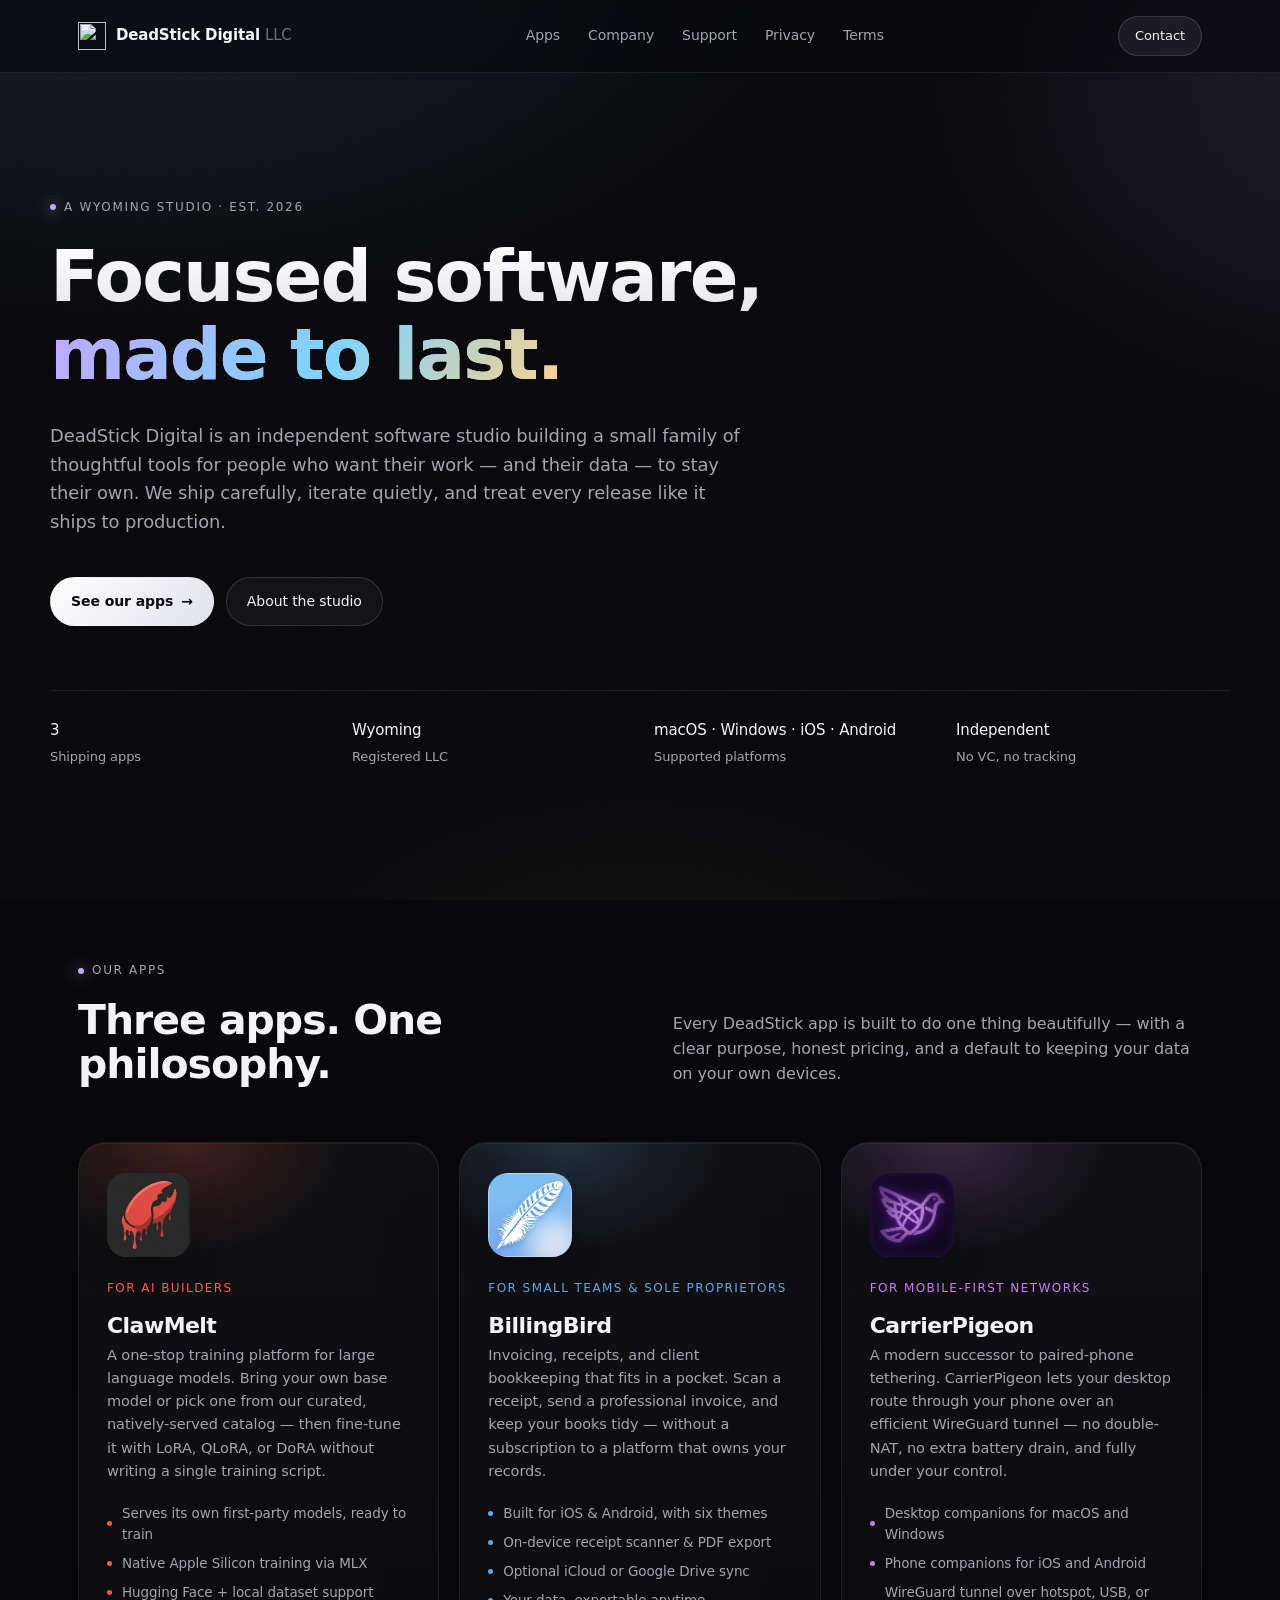
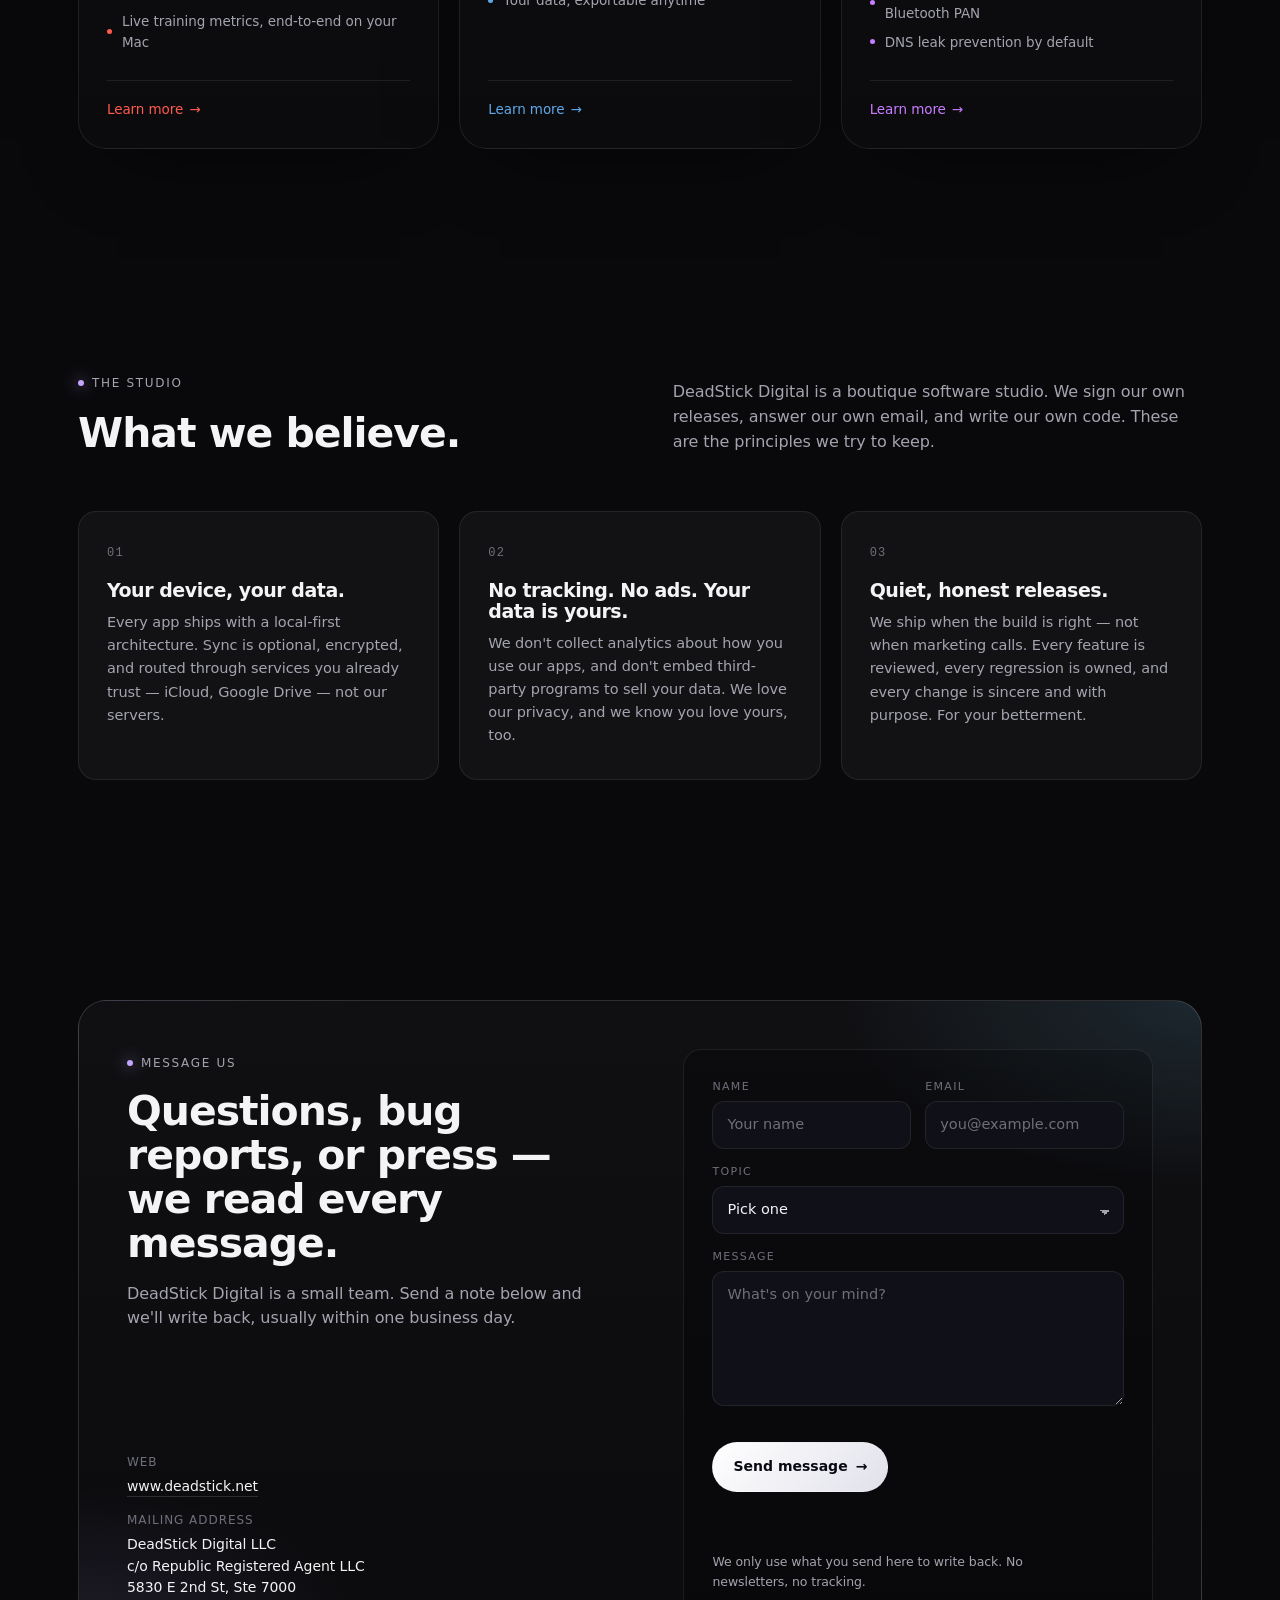
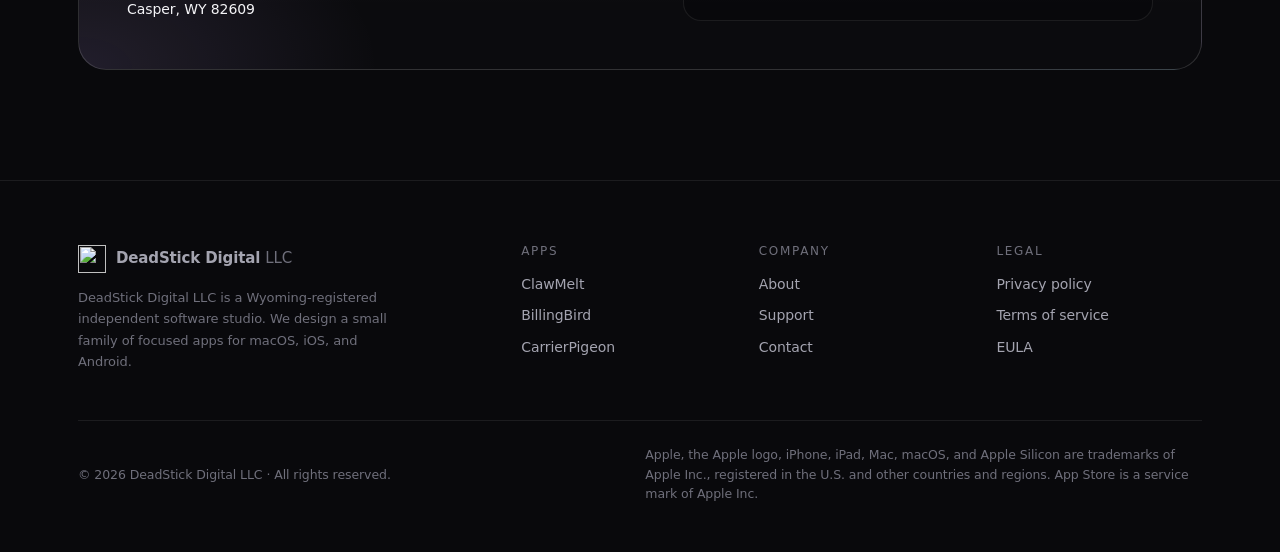
==== commit 4610e2ae: "Brand: remove oversized hero wordmark, refine nav mark, trim unused assets" ====
--- a/index.html
+++ b/index.html
@@ -8,7 +8,7 @@
   <meta property="og:title" content="DeadStick Digital — Focused software, made to last.">
   <meta property="og:description" content="A small independent studio shipping ClawMelt, BillingBird, and CarrierPigeon.">
   <meta property="og:type" content="website">
-  <link rel="icon" type="image/png" href="icons/carrierpigeon.png">
+  <link rel="icon" type="image/png" href="assets/logo-mark-128.png">
   <title>DeadStick Digital — Focused software, made to last.</title>
   <link rel="stylesheet" href="styles.css">
 </head>
@@ -18,7 +18,7 @@
 <header class="nav">
   <div class="nav-inner">
     <a class="brand" href="index.html">
-      <span class="brand-mark" aria-hidden="true"></span>
+      <img class="brand-mark" src="assets/logo-mark-128.png" alt="" aria-hidden="true">
       <span class="brand-name">DeadStick Digital <span class="brand-suffix">LLC</span></span>
     </a>
     <nav class="nav-links" aria-label="Primary">
@@ -258,7 +258,7 @@
     <div class="footer-grid">
       <div class="footer-brand">
         <div class="brand">
-          <span class="brand-mark" aria-hidden="true"></span>
+          <img class="brand-mark" src="assets/logo-mark-128.png" alt="" aria-hidden="true">
           <span class="brand-name">DeadStick Digital <span class="brand-suffix">LLC</span></span>
         </div>
         <p>DeadStick Digital LLC is a Wyoming-registered independent software studio.
--- a/styles.css
+++ b/styles.css
@@ -183,21 +183,14 @@
   font-weight: 600;
   letter-spacing: -0.01em;
 }
+/* Brand mark — the DeadStick Digital squircle logo, rendered as an <img> */
 .brand-mark {
-  width: 26px; height: 26px;
-  border-radius: 7px;
-  background:
-    radial-gradient(circle at 30% 20%, #fff 0 15%, transparent 16%),
-    linear-gradient(135deg, #1a1a26, #2a2a3a);
-  border: 1px solid var(--border-strong);
-  position: relative;
-  overflow: hidden;
-}
-.brand-mark::after {
-  content: "";
-  position: absolute;
-  inset: 0;
-  background: linear-gradient(135deg, transparent 48%, rgba(255,255,255,0.15) 50%, transparent 52%);
+  width: 28px;
+  height: 28px;
+  display: block;
+  flex-shrink: 0;
+  object-fit: contain;
+  /* keep the img crisp on HiDPI and preserve its alpha against any bg */
 }
 .brand-name { font-size: 15px; }
 .brand-suffix { color: var(--text-soft); font-weight: 400; }
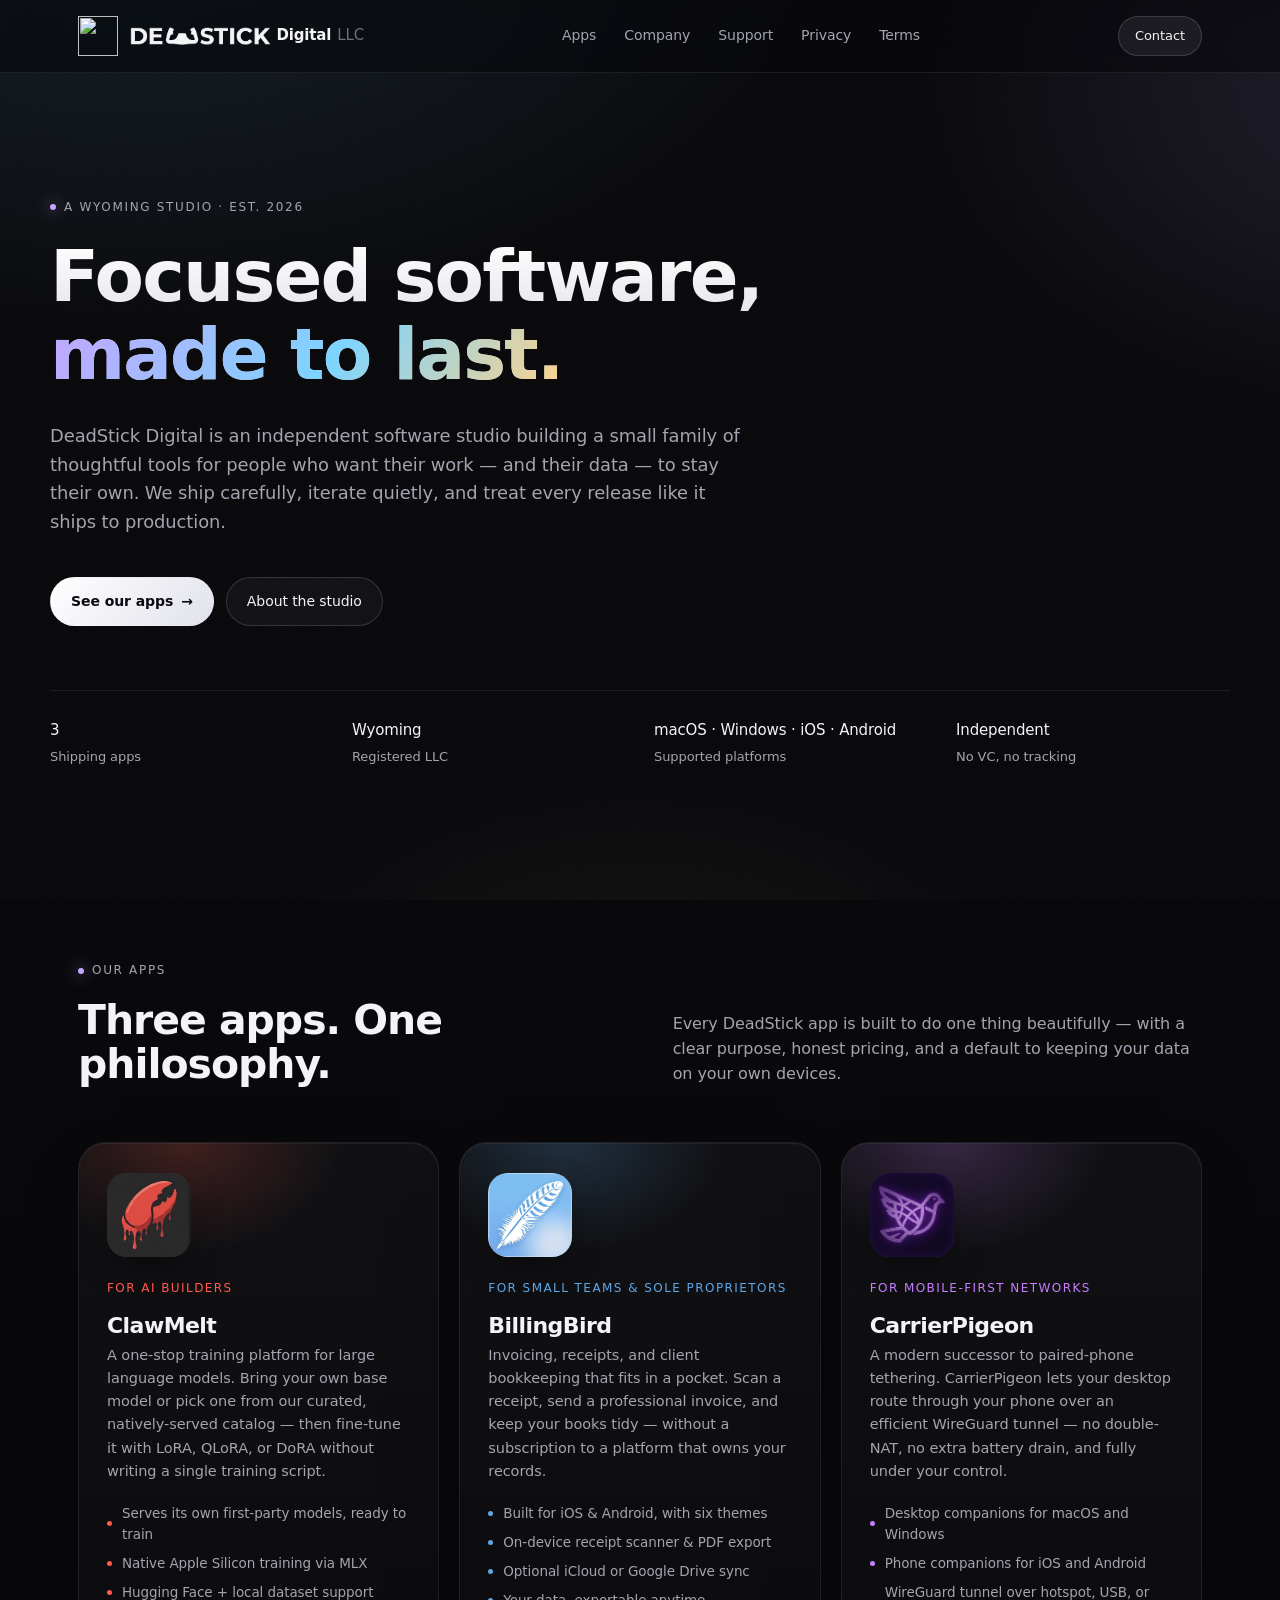
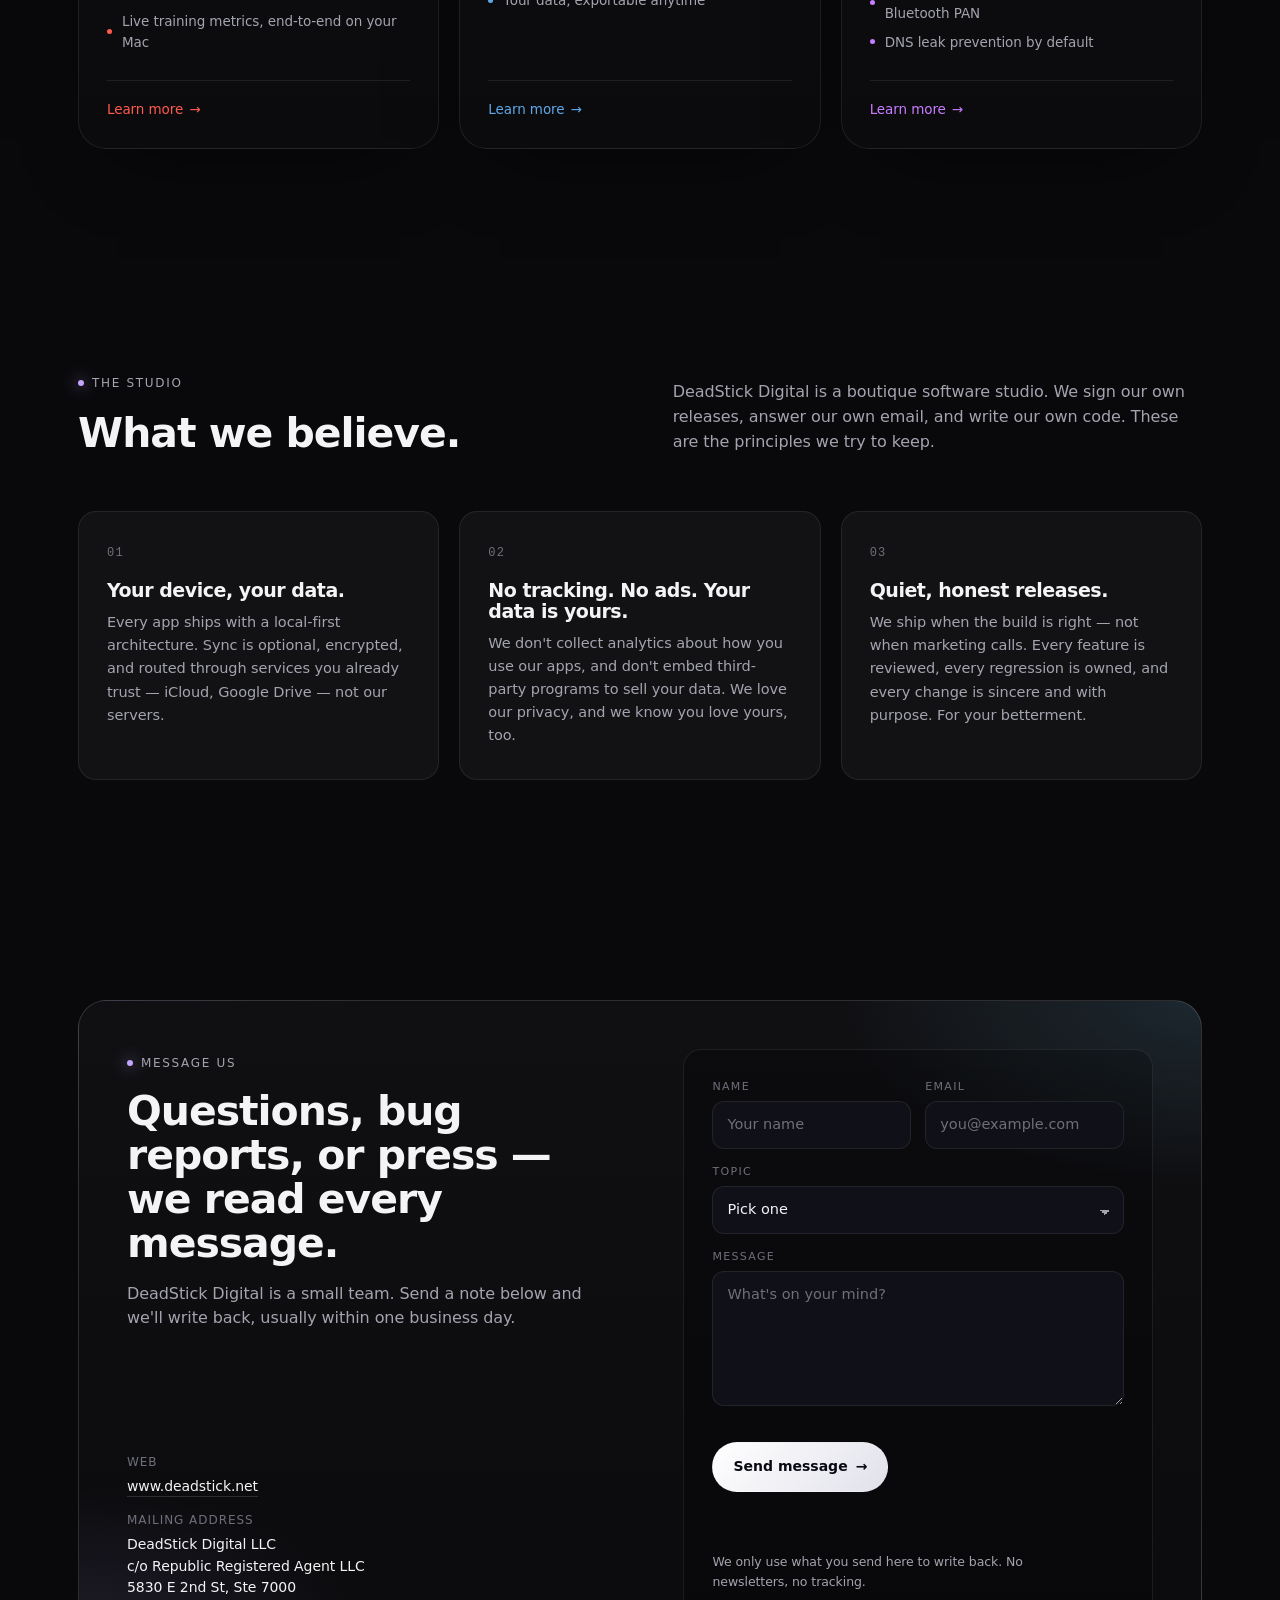
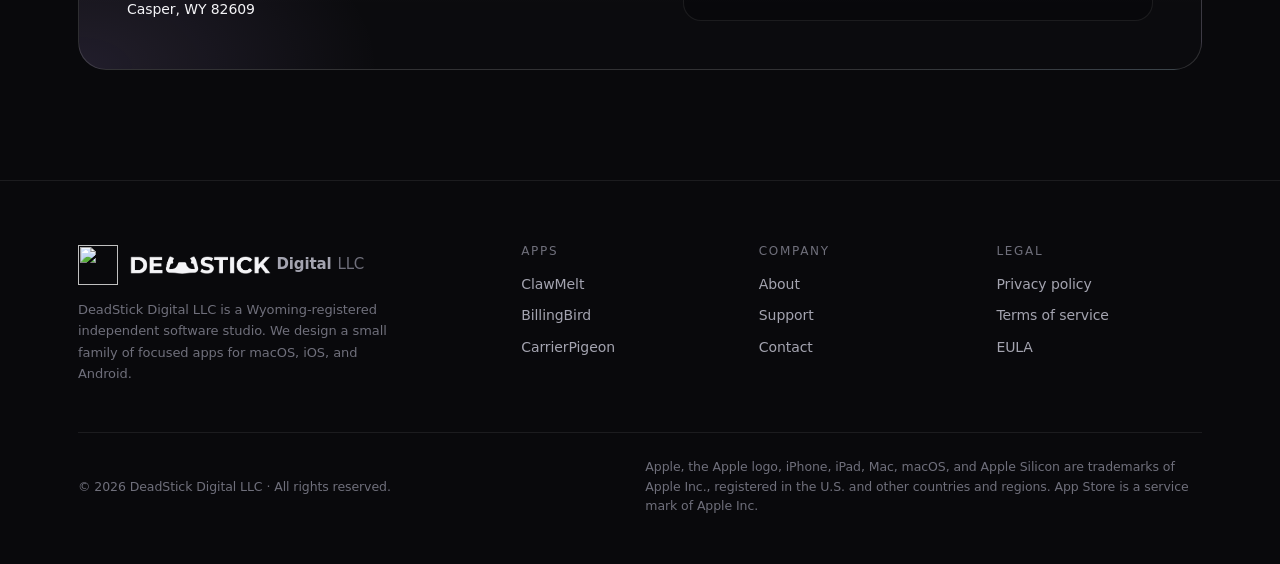
==== commit 328c5d1f: "Brand: larger squircle + DEADSTICK wordmark in nav, trim unused assets" ====
--- a/index.html
+++ b/index.html
@@ -19,7 +19,7 @@
   <div class="nav-inner">
     <a class="brand" href="index.html">
       <img class="brand-mark" src="assets/logo-mark-128.png" alt="" aria-hidden="true">
-      <span class="brand-name">DeadStick Digital <span class="brand-suffix">LLC</span></span>
+      <span class="brand-name"><img class="brand-wordmark" src="assets/logo-wordmark-deadstick-silver.png" alt="DeadStick"> Digital <span class="brand-suffix">LLC</span></span>
     </a>
     <nav class="nav-links" aria-label="Primary">
       <a href="#apps">Apps</a>
@@ -259,7 +259,7 @@
       <div class="footer-brand">
         <div class="brand">
           <img class="brand-mark" src="assets/logo-mark-128.png" alt="" aria-hidden="true">
-          <span class="brand-name">DeadStick Digital <span class="brand-suffix">LLC</span></span>
+          <span class="brand-name"><img class="brand-wordmark" src="assets/logo-wordmark-deadstick-silver.png" alt="DeadStick"> Digital <span class="brand-suffix">LLC</span></span>
         </div>
         <p>DeadStick Digital LLC is a Wyoming-registered independent software studio.
            We design a small family of focused apps for macOS, iOS, and Android.</p>
--- a/styles.css
+++ b/styles.css
@@ -179,20 +179,32 @@
 .brand {
   display: flex;
   align-items: center;
-  gap: 10px;
+  gap: 12px;
   font-weight: 600;
   letter-spacing: -0.01em;
 }
 /* Brand mark — the DeadStick Digital squircle logo, rendered as an <img> */
 .brand-mark {
-  width: 28px;
-  height: 28px;
+  width: 40px;
+  height: 40px;
   display: block;
   flex-shrink: 0;
   object-fit: contain;
   /* keep the img crisp on HiDPI and preserve its alpha against any bg */
 }
-.brand-name { font-size: 15px; }
+.brand-name {
+  font-size: 15px;
+  display: inline-flex;
+  align-items: center;
+  gap: 6px;
+}
+/* The DEADSTICK wordmark — replaces the plain-text "DeadStick" in the brand. */
+.brand-wordmark {
+  height: 18px;
+  width: auto;
+  display: block;
+  object-fit: contain;
+}
 .brand-suffix { color: var(--text-soft); font-weight: 400; }
 
 .nav-links {
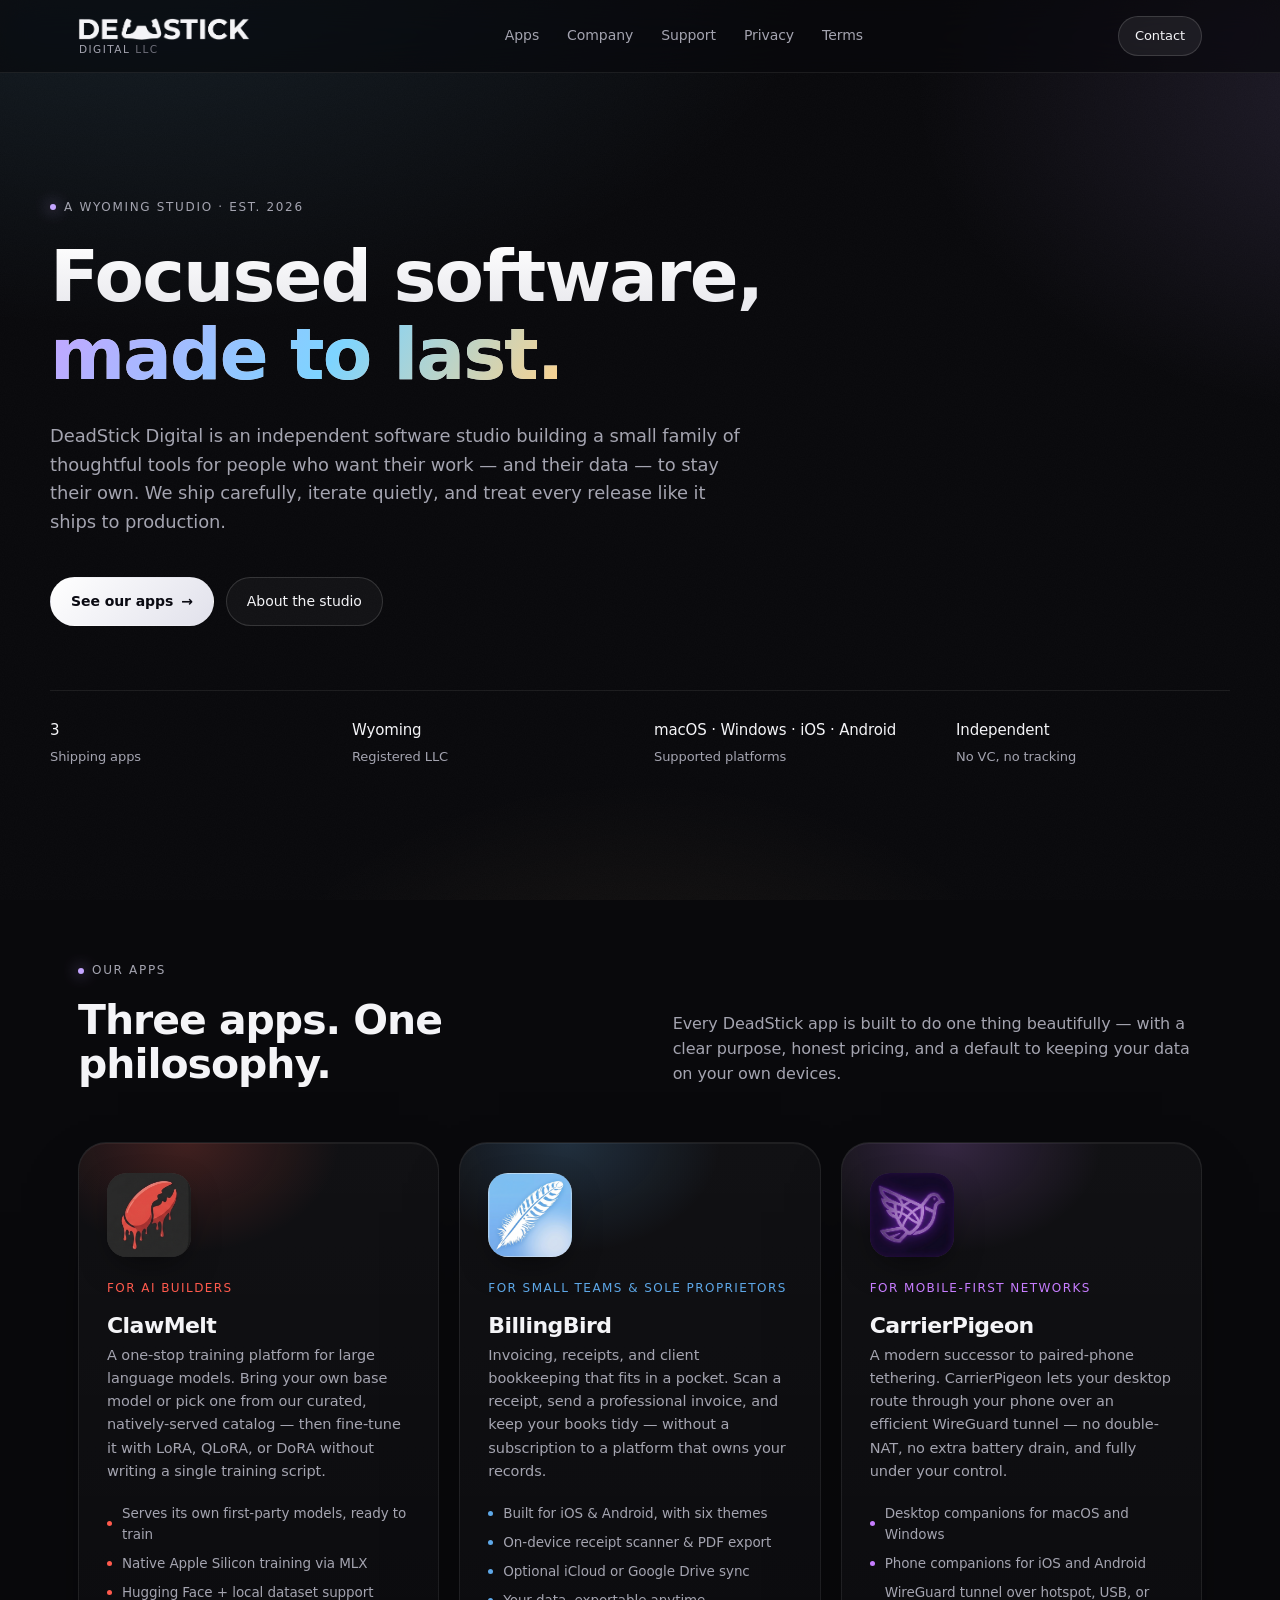
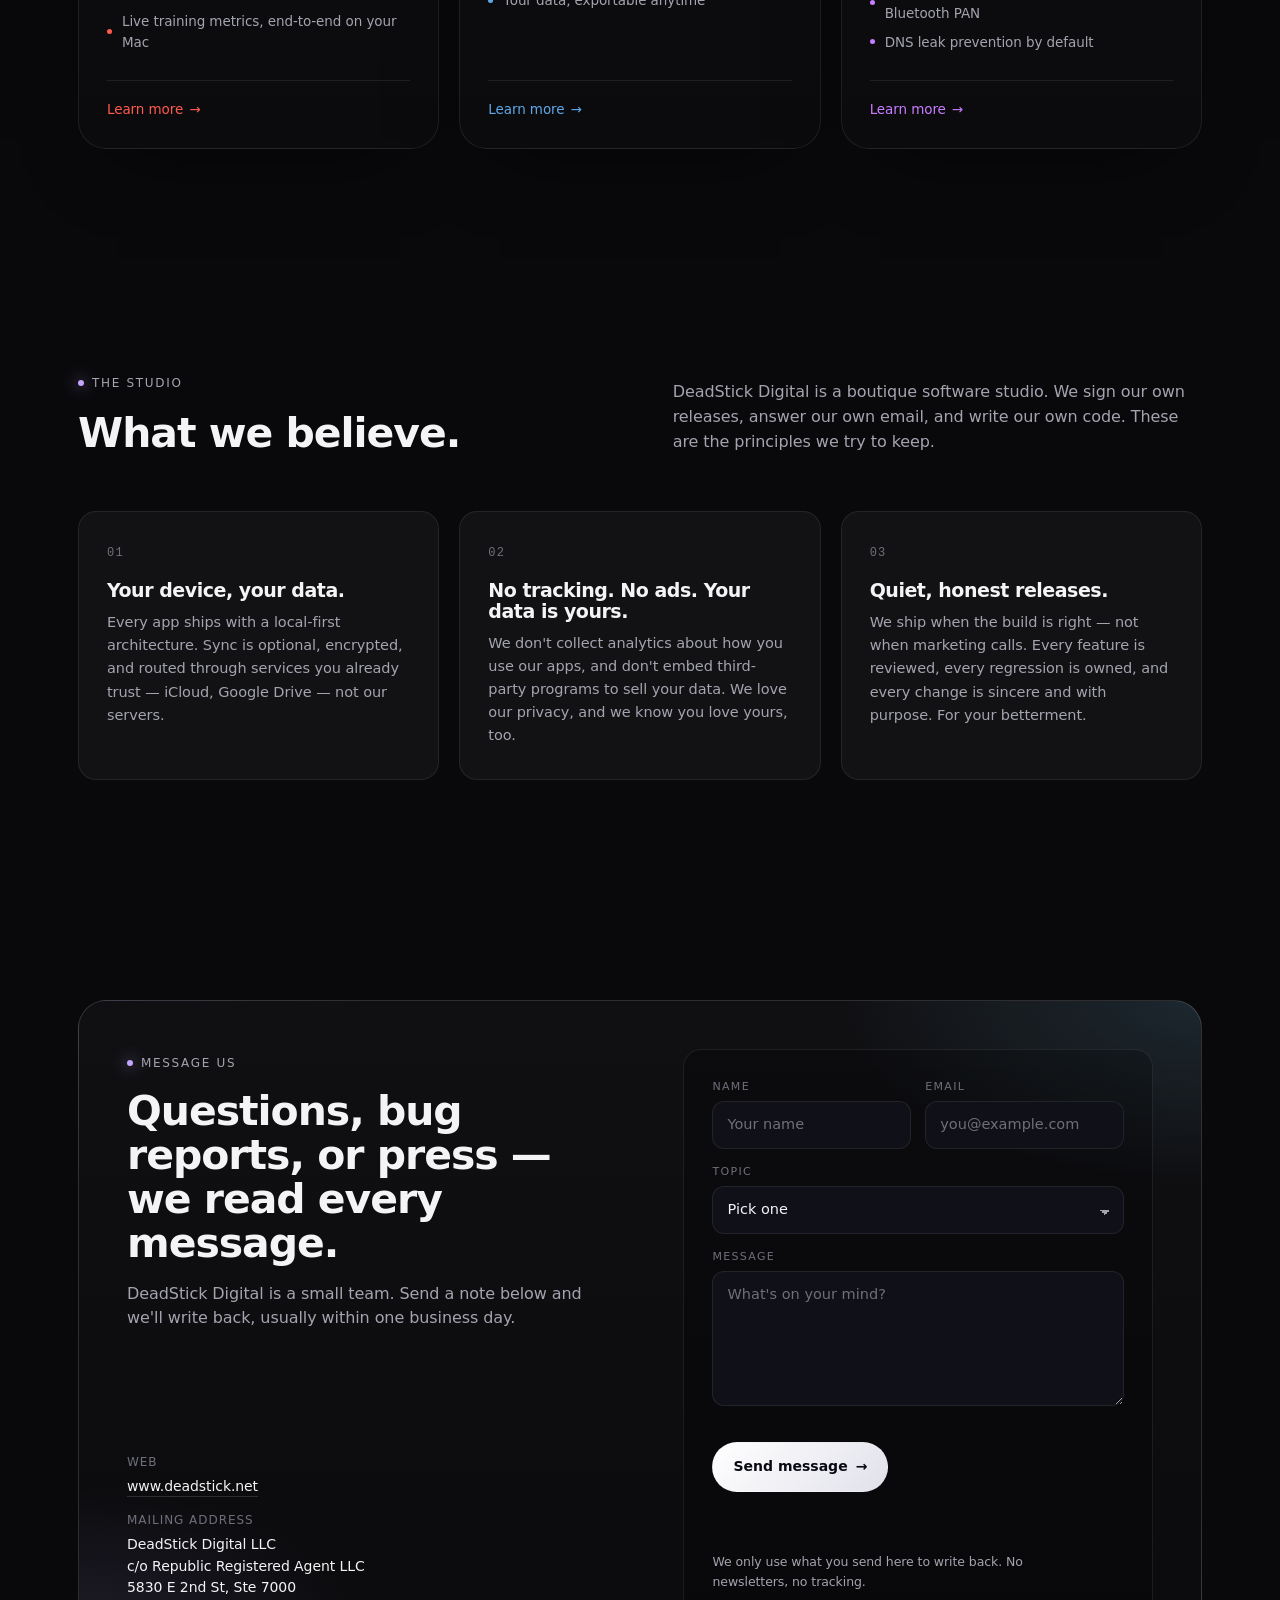
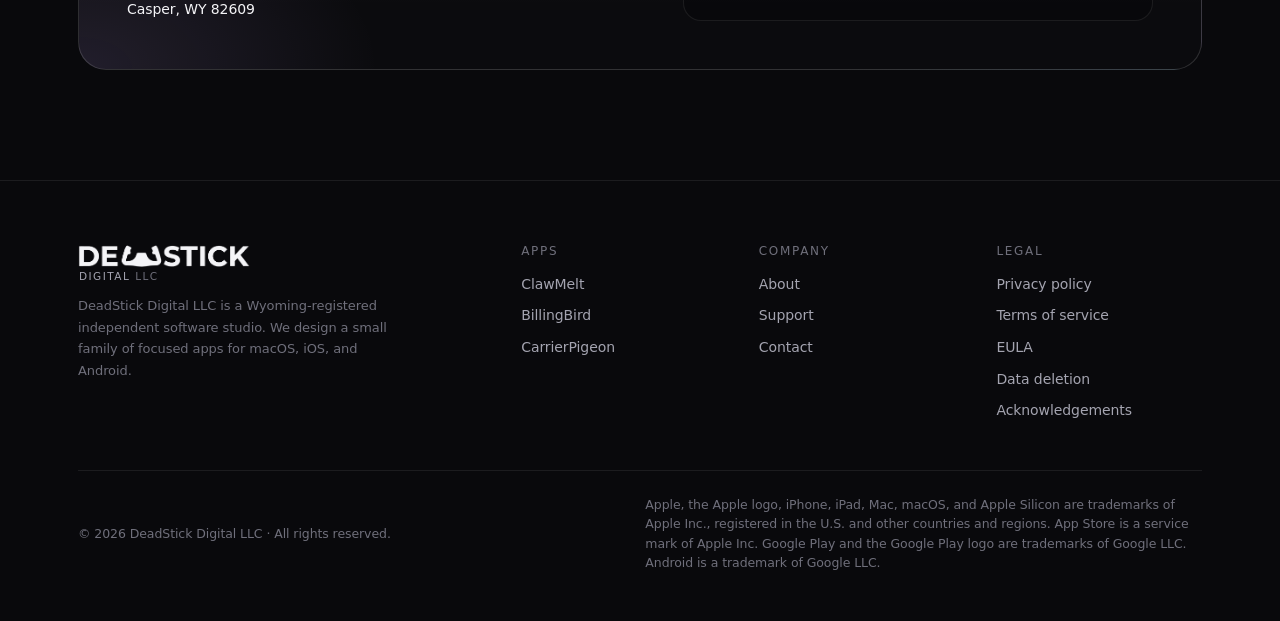
==== commit b99cc04f: "Add acknowledgements page; link from footer and support EULA section" ====
--- a/index.html
+++ b/index.html
@@ -17,9 +17,11 @@
 <!-- =========================== NAV =========================== -->
 <header class="nav">
   <div class="nav-inner">
-    <a class="brand" href="index.html">
-      <img class="brand-mark" src="assets/logo-mark-128.png" alt="" aria-hidden="true">
-      <span class="brand-name"><img class="brand-wordmark" src="assets/logo-wordmark-deadstick-silver.png" alt="DeadStick"> Digital <span class="brand-suffix">LLC</span></span>
+    <a class="brand" href="index.html" aria-label="DeadStick Digital LLC — home">
+      <span class="brand-lockup">
+        <img class="brand-wordmark" src="assets/logo-wordmark-deadstick-silver.png" alt="DeadStick" width="172" height="22">
+        <span class="brand-sub">Digital <span class="brand-suffix">LLC</span></span>
+      </span>
     </a>
     <nav class="nav-links" aria-label="Primary">
       <a href="#apps">Apps</a>
@@ -258,8 +260,10 @@
     <div class="footer-grid">
       <div class="footer-brand">
         <div class="brand">
-          <img class="brand-mark" src="assets/logo-mark-128.png" alt="" aria-hidden="true">
-          <span class="brand-name"><img class="brand-wordmark" src="assets/logo-wordmark-deadstick-silver.png" alt="DeadStick"> Digital <span class="brand-suffix">LLC</span></span>
+          <span class="brand-lockup">
+            <img class="brand-wordmark" src="assets/logo-wordmark-deadstick-silver.png" alt="DeadStick" width="172" height="22">
+            <span class="brand-sub">Digital <span class="brand-suffix">LLC</span></span>
+          </span>
         </div>
         <p>DeadStick Digital LLC is a Wyoming-registered independent software studio.
            We design a small family of focused apps for macOS, iOS, and Android.</p>
@@ -289,6 +293,8 @@
           <li><a href="privacy.html">Privacy policy</a></li>
           <li><a href="terms.html">Terms of service</a></li>
           <li><a href="support.html#eula">EULA</a></li>
+          <li><a href="deletion.html">Data deletion</a></li>
+          <li><a href="acknowledgements.html">Acknowledgements</a></li>
         </ul>
       </div>
     </div>
@@ -298,7 +304,8 @@
       <div class="legal-note">
         Apple, the Apple logo, iPhone, iPad, Mac, macOS, and Apple Silicon are trademarks of
         Apple Inc., registered in the U.S. and other countries and regions. App Store is a
-        service mark of Apple Inc.
+        service mark of Apple Inc. Google Play and the Google Play logo are trademarks of
+        Google LLC. Android is a trademark of Google LLC.
       </div>
     </div>
   </div>
--- a/styles.css
+++ b/styles.css
@@ -176,34 +176,35 @@
   gap: 24px;
 }
 
+/* Brand lockup: DEADSTICK wordmark over "Digital LLC" — no separate icon. */
 .brand {
-  display: flex;
-  align-items: center;
-  gap: 12px;
-  font-weight: 600;
-  letter-spacing: -0.01em;
-}
-/* Brand mark — the DeadStick Digital squircle logo, rendered as an <img> */
-.brand-mark {
-  width: 40px;
-  height: 40px;
-  display: block;
-  flex-shrink: 0;
-  object-fit: contain;
-  /* keep the img crisp on HiDPI and preserve its alpha against any bg */
-}
-.brand-name {
-  font-size: 15px;
   display: inline-flex;
   align-items: center;
-  gap: 6px;
-}
-/* The DEADSTICK wordmark — replaces the plain-text "DeadStick" in the brand. */
+  text-decoration: none;
+  line-height: 1;
+  letter-spacing: -0.01em;
+  font-weight: 600;
+}
+.brand-lockup {
+  display: flex;
+  flex-direction: column;
+  align-items: flex-start;
+  gap: 4px;
+  line-height: 1;
+}
 .brand-wordmark {
-  height: 18px;
+  height: 22px;
   width: auto;
+  max-width: none;       /* defeat the global img { max-width: 100% } */
   display: block;
-  object-fit: contain;
+}
+.brand-sub {
+  font-size: 10.5px;
+  letter-spacing: 0.14em;
+  text-transform: uppercase;
+  color: var(--text-muted);
+  font-weight: 500;
+  padding-left: 1px;     /* optical alignment with wordmark left edge */
 }
 .brand-suffix { color: var(--text-soft); font-weight: 400; }
 
